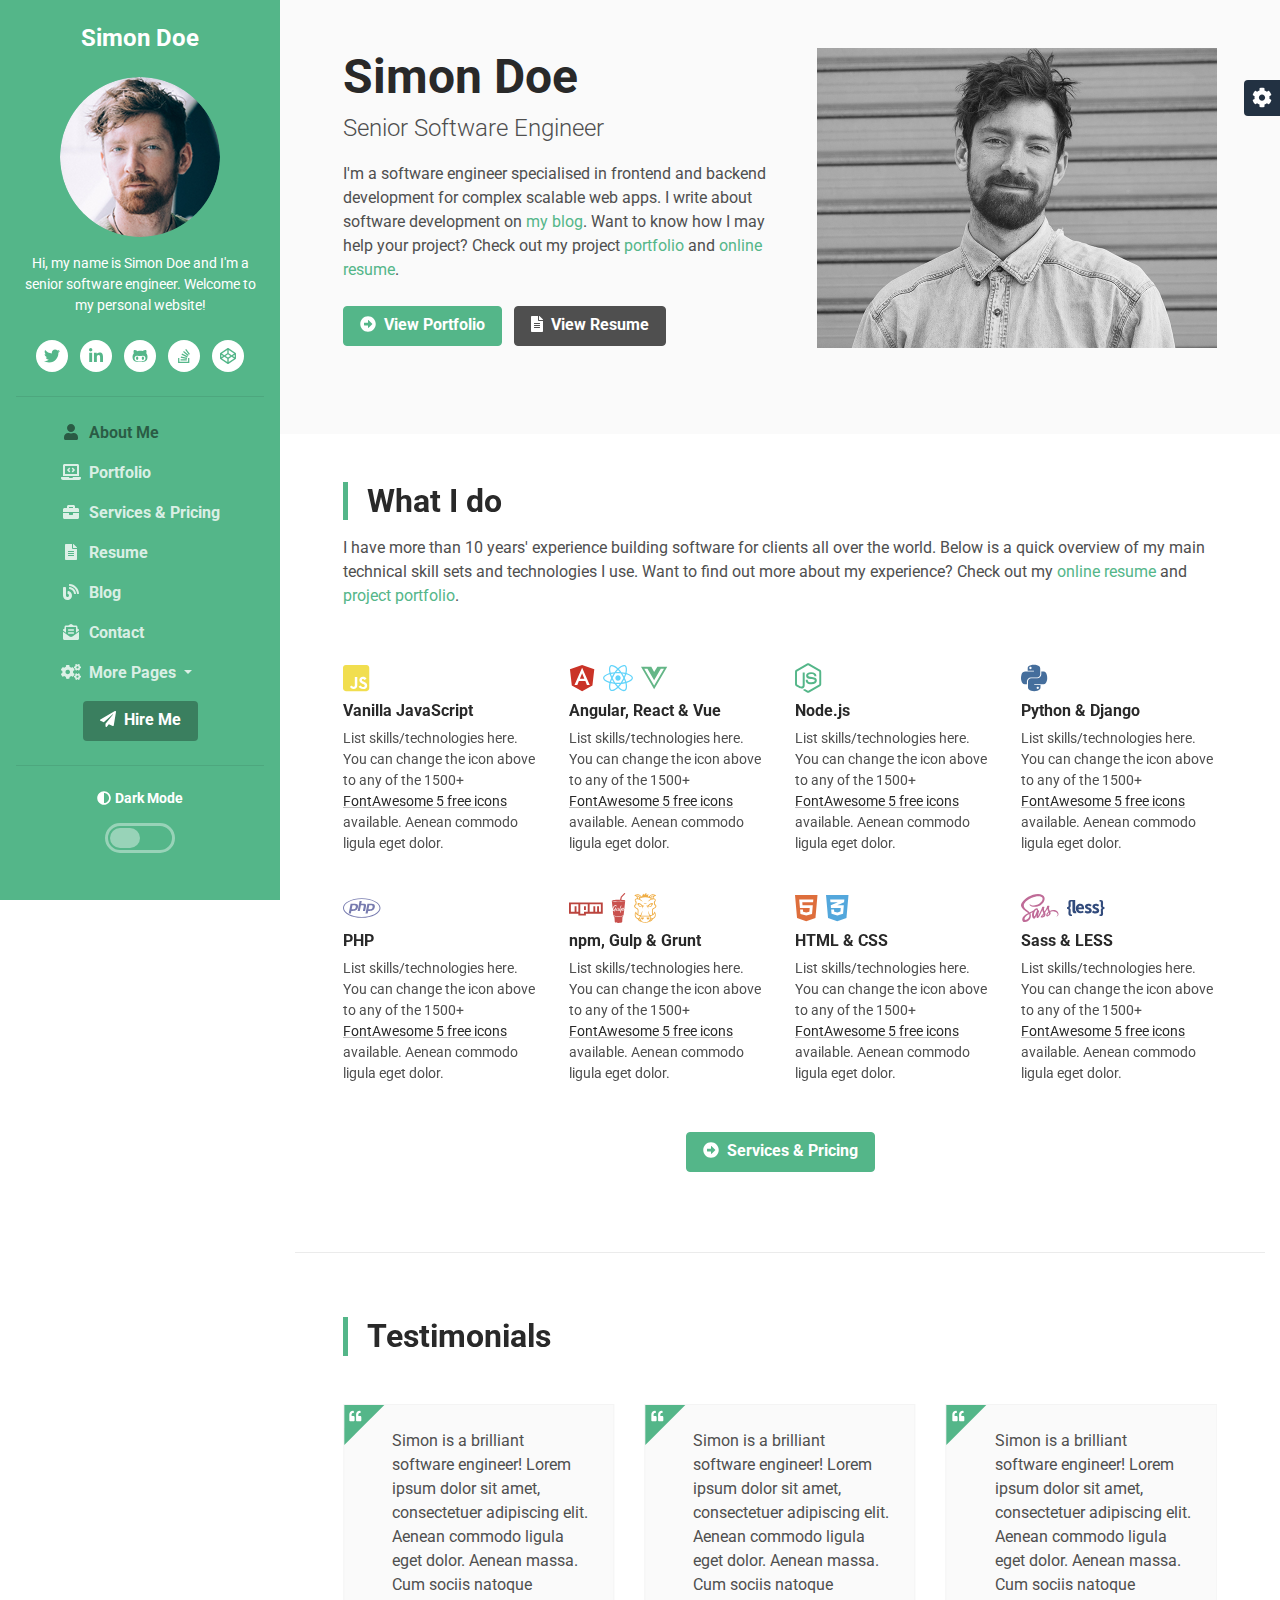
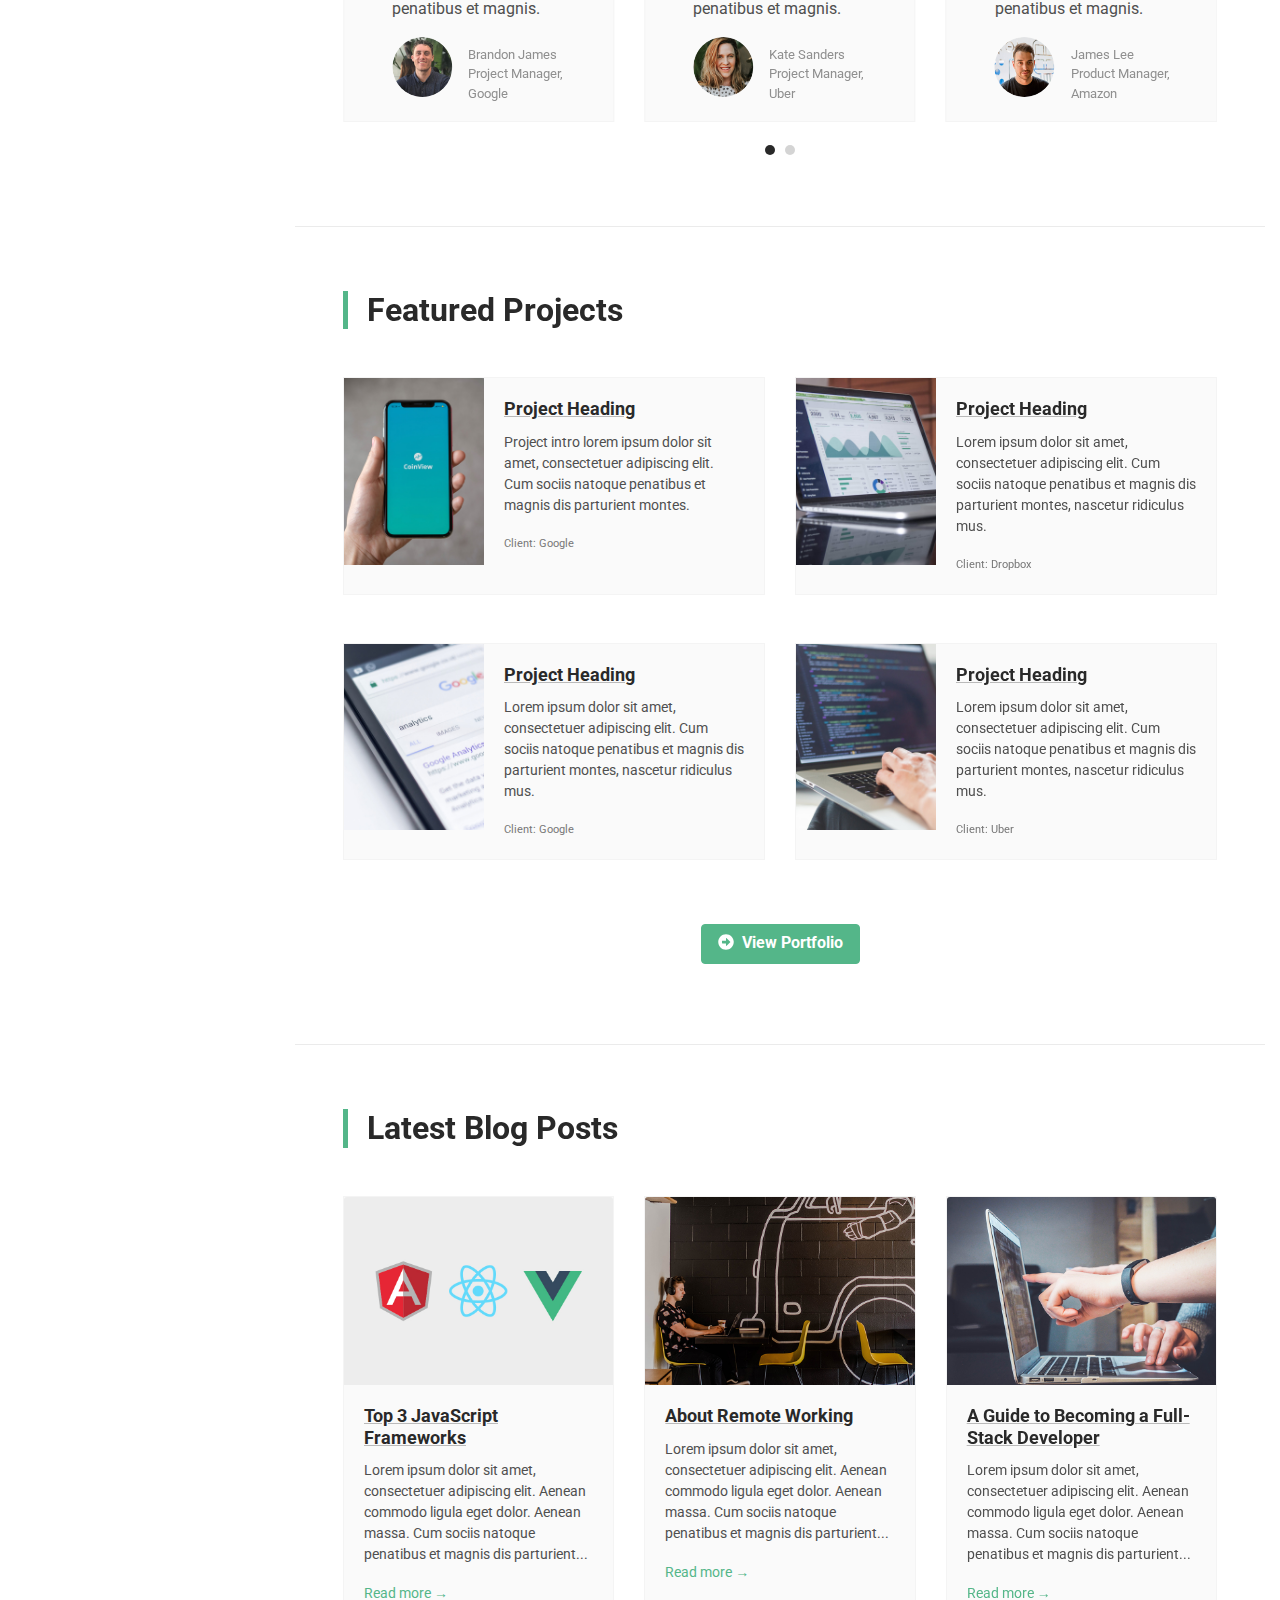
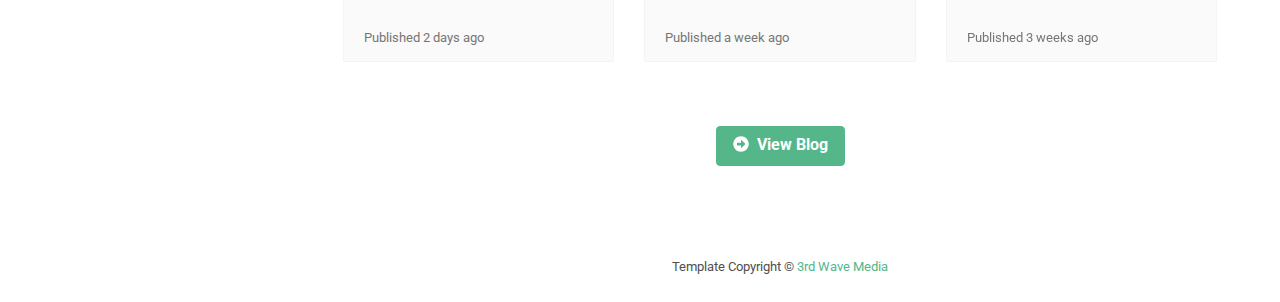
==== index.html @ d8999572 "- First commit with new theme (non-wordpress)" ====
<!DOCTYPE html>
<html lang="en"> 
<head>
	<title>DevCard - Bootstrap 4 vCard &amp; Portfolio Template For Developers</title>
	
	<!-- Meta -->
	<meta charset="utf-8">
	<meta http-equiv="X-UA-Compatible" content="IE=edge">
	<meta name="viewport" content="width=device-width, initial-scale=1.0">
	<meta name="description" content="DevCard Bootstrap 4 Template">
	<meta name="author" content="Xiaoying Riley at 3rd Wave Media">    
	<link rel="shortcut icon" href="favicon.ico"> 
	
	<!-- Google Fonts -->
	<link href="https://fonts.googleapis.com/css?family=Roboto:300,400,500,700" rel="stylesheet">
	
	<!-- FontAwesome JS -->
    <script defer src="assets/fontawesome/js/all.js"></script>
    
    <!-- Plugin CSS -->
    <link rel="stylesheet" href="assets/plugins/tiny-slider/tiny-slider.css">

	<!-- Theme CSS -->  
	<link id="theme-style" rel="stylesheet" href="assets/css/theme-1.css">

</head> 

<body>
	
	<header class="header text-center">	    
		<div class="force-overflow">
			<h1 class="blog-name pt-lg-4 mb-0"><a href="index.html">Simon Doe</a></h1>
			
			<nav class="navbar navbar-expand-lg navbar-dark" >
				
				<button class="navbar-toggler" type="button" data-toggle="collapse" data-target="#navigation" aria-controls="navigation" aria-expanded="false" aria-label="Toggle navigation">
					<span class="navbar-toggler-icon"></span>
				</button>
				
				<div id="navigation" class="collapse navbar-collapse flex-column" >
					<div class="profile-section pt-3 pt-lg-0">
						<img class="profile-image mb-3 rounded-circle mx-auto" src="assets/images/profile.png" alt="image" >			
						
						<div class="bio mb-3">Hi, my name is Simon Doe and I'm a senior software engineer. Welcome to my personal website!</div><!--//bio-->
						<ul class="social-list list-inline py-2 mx-auto">
							<li class="list-inline-item"><a href="#"><i class="fab fa-twitter fa-fw"></i></a></li>
							<li class="list-inline-item"><a href="#"><i class="fab fa-linkedin-in fa-fw"></i></a></li>
							<li class="list-inline-item"><a href="#"><i class="fab fa-github-alt fa-fw"></i></a></li>
							<li class="list-inline-item"><a href="#"><i class="fab fa-stack-overflow fa-fw"></i></a></li>
							<li class="list-inline-item"><a href="#"><i class="fab fa-codepen fa-fw"></i></a></li>
						</ul><!--//social-list-->
						<hr> 
					</div><!--//profile-section-->
					
					<ul class="navbar-nav flex-column text-left">
						<li class="nav-item active">
							<a class="nav-link" href="index.html"><i class="fas fa-user fa-fw mr-2"></i>About Me<span class="sr-only">(current)</span></a>
						</li>
						<li class="nav-item">
							<a class="nav-link" href="portfolio.html"><i class="fas fa-laptop-code fa-fw mr-2"></i>Portfolio</a>
						</li>
						<li class="nav-item">
							<a class="nav-link" href="services.html"><i class="fas fa-briefcase fa-fw mr-2"></i>Services &amp; Pricing</a>
						</li>
						<li class="nav-item">
							<a class="nav-link" href="resume.html"><i class="fas fa-file-alt fa-fw mr-2"></i>Resume</a>
						</li>
						<li class="nav-item">
							<a class="nav-link" href="blog-home.html"><i class="fas fa-blog fa-fw mr-2"></i>Blog</a>
						</li>
						<li class="nav-item">
							<a class="nav-link" href="contact.html"><i class="fas fa-envelope-open-text fa-fw mr-2"></i>Contact</a>
						</li>
						<li class="nav-item dropdown">
							<a class="nav-link dropdown-toggle" href="#" id="navbarDropdown" role="button" data-toggle="dropdown" aria-haspopup="true" aria-expanded="false">
								<i class="fas fa-cogs fa-fw mr-2"></i>More Pages
							</a>
							<div class="dropdown-menu" aria-labelledby="navbarDropdown">
								<a class="dropdown-item" href="project.html">Project Page</a>
								<a class="dropdown-item" href="blog-home.html">Blog Home 1</a>
								<a class="dropdown-item" href="blog-home-alt.html">Blog Home 2</a>
								<a class="dropdown-item" href="blog-post.html">Blog Post</a>
							</div>
						</li>
					</ul>
					
					<div class="my-2">
						<a class="btn btn-primary" href="contact.html" target="_blank"><i class="fas fa-paper-plane mr-2"></i>Hire Me</a>
					</div>
					
	
					<div class="dark-mode-toggle text-center w-100">
						<hr class="mb-4">
					    <h4 class="toggle-name mb-3 "><i class="fas fa-adjust mr-1"></i>Dark Mode</h4>
					    
					    <input class="toggle" id="darkmode" type="checkbox">
					    <label class="toggle-btn mx-auto mb-0" for="darkmode"></label>
					    
					</div><!--//dark-mode-toggle-->
					
				</div>
			</nav>
		</div><!--//force-overflow-->
	</header>
	
	<div class="main-wrapper">
		
		<section class="about-me-section p-3 p-lg-5 theme-bg-light">
			<div class="container">
				<div class="profile-teaser media flex-column flex-lg-row">
					
					<div class="media-body">
						<h2 class="name font-weight-bold mb-1">Simon Doe</h2>
						<div class="tagline mb-3">Senior Software Engineer</div>
						<div class="bio mb-4">I'm a software engineer specialised in frontend and backend development for complex scalable web apps. I write about software development on <a class="link-on-bg" href="blog-home.html">my blog</a>. Want to know how I may help your project? Check out my project <a class="link-on-bg" href="projects.html">portfolio</a> and <a class="link-on-bg" href="resume.html">online resume</a>.
						</div><!--//bio-->
						<div class="mb-4">
							<a class="btn btn-primary mr-2 mb-3" href="portfolio.html"><i class="fas fa-arrow-alt-circle-right mr-2"></i><span class="d-none d-md-inline">View</span> Portfolio</a>
							<a class="btn btn-secondary mb-3" href="resume.html"><i class="fas fa-file-alt mr-2"></i><span class="d-none d-md-inline">View</span> Resume</a>
						</div>
					</div><!--//media-body-->
					<img class="profile-image mb-3 mb-lg-0 ml-lg-5 mr-md-0" src="assets/images/profile-lg.jpg" alt="">
				</div>
			</div>
		</section><!--//about-me-section-->
		
		<section class="overview-section p-3 p-lg-5">
			<div class="container">
				<h2 class="section-title font-weight-bold mb-3">What I do</h2>
				<div class="section-intro mb-5">I have more than 10 years' experience building software for clients all over the world. Below is a quick overview of my main technical skill sets and technologies I use. Want to find out more about my experience? Check out my <a href="resume.html">online resume</a> and <a href="portfolio.html">project portfolio</a>.</div>
				<div class="row">
					<div class="item col-6 col-lg-3">
						<div class="item-inner">
							<div class="item-icon"><i class="fab fa-js-square"></i></div>
							<h3 class="item-title">Vanilla JavaScript</h3>
							<div class="item-desc">List skills/technologies here. You can change the icon above to any of the 1500+ <a class="theme-link" href="https://fontawesome.com/" target="_blank">FontAwesome 5 free icons</a> available. Aenean commodo ligula eget dolor.</div>
						</div><!--//item-inner-->
					</div><!--//item-->
					<div class="item col-6 col-lg-3">
						<div class="item-inner">
							<div class="item-icon"><i class="fab fa-angular mr-2"></i><i class="fab fa-react mr-2"></i><i class="fab fa-vuejs"></i></div>
							<h3 class="item-title">Angular, React &amp;  Vue</h3>
							<div class="item-desc">List skills/technologies here. You can change the icon above to any of the 1500+ <a class="theme-link" href="https://fontawesome.com/" target="_blank">FontAwesome 5 free icons</a> available. Aenean commodo ligula eget dolor.  </div>
						</div><!--//item-inner-->
					</div><!--//item-->
					
					<div class="item col-6 col-lg-3">
						<div class="item-inner">
							<div class="item-icon"><i class="fab fa-node-js"></i></div>
							<h3 class="item-title">Node.js</h3>
							<div class="item-desc">List skills/technologies here. You can change the icon above to any of the 1500+ <a class="theme-link" href="https://fontawesome.com/" target="_blank">FontAwesome 5 free icons</a> available. Aenean commodo ligula eget dolor.  </div>
						</div><!--//item-inner-->
					</div><!--//item-->
					
					<div class="item col-6 col-lg-3">
						<div class="item-inner">
							<div class="item-icon"><i class="fab fa-python"></i></div>
							<h3 class="item-title">Python &amp; Django</h3>
							<div class="item-desc">List skills/technologies here. You can change the icon above to any of the 1500+ <a class="theme-link" href="https://fontawesome.com/" target="_blank">FontAwesome 5 free icons</a> available. Aenean commodo ligula eget dolor.  </div>
						</div><!--//item-inner-->
					</div><!--//item-->
					<div class="item col-6 col-lg-3">
						<div class="item-inner">
							<div class="item-icon"><i class="fab fa-php"></i></div>
							<h3 class="item-title">PHP</h3>
							<div class="item-desc">List skills/technologies here. You can change the icon above to any of the 1500+ <a class="theme-link" href="https://fontawesome.com/" target="_blank">FontAwesome 5 free icons</a> available. Aenean commodo ligula eget dolor.  </div>
						</div><!--//item-inner-->
					</div><!--//item-->
					<div class="item col-6 col-lg-3">
						<div class="item-inner">
							<div class="item-icon"><i class="fab fa-npm mr-2"></i><i class="fab fa-gulp mr-2"></i><i class="fab fa-grunt"></i></div>
							<h3 class="item-title">npm, Gulp &amp; Grunt</h3>
							<div class="item-desc">List skills/technologies here. You can change the icon above to any of the 1500+ <a class="theme-link" href="https://fontawesome.com/" target="_blank">FontAwesome 5 free icons</a> available. Aenean commodo ligula eget dolor.  </div>
						</div><!--//item-inner-->
					</div><!--//item-->
					<div class="item col-6 col-lg-3">
						<div class="item-inner">
							<div class="item-icon"><i class="fab fa-html5 mr-2"></i><i class="fab fa-css3-alt"></i></div>
							<h3 class="item-title">HTML &amp; CSS</h3>
							<div class="item-desc">List skills/technologies here. You can change the icon above to any of the 1500+ <a class="theme-link" href="https://fontawesome.com/" target="_blank">FontAwesome 5 free icons</a> available. Aenean commodo ligula eget dolor.  </div>
						</div><!--//item-inner-->
					</div><!--//item-->
					<div class="item col-6 col-lg-3">
						<div class="item-inner">
							<div class="item-icon"><i class="fab fa-sass mr-2"></i><i class="fab fa-less"></i></div>
							<h3 class="item-title">Sass &amp; LESS</h3>
							<div class="item-desc">List skills/technologies here. You can change the icon above to any of the 1500+ <a class="theme-link" href="https://fontawesome.com/" target="_blank">FontAwesome 5 free icons</a> available. Aenean commodo ligula eget dolor.  </div>
						</div><!--//item-inner-->
					</div><!--//item-->
				</div><!--//row-->
				<div class="text-center py-3"><a href="services.html" class="btn btn-primary"><i class="fas fa-arrow-alt-circle-right mr-2"></i>Services &amp; Pricing
					
				</a></div>
				
			</div><!--//container-->
		</section>
		
		<div class="container"><hr></div>
		
		<section class="testimonials-section p-3 p-lg-5">
			<div class="container">
				<h2 class="section-title font-weight-bold mb-5">Testimonials</h2>
				
				<div class="testiomonial-carousel-container">
					<div class="testimonial-carousel  tiny-slider">
	                    <div class="item">
							<div class="item-inner">
								<div class="quote-holder">
									<blockquote class="quote-content">
										Simon is a brilliant software engineer! Lorem ipsum dolor sit amet, consectetuer adipiscing elit. Aenean commodo ligula eget dolor. Aenean massa. Cum sociis natoque penatibus et magnis.
									</blockquote>
									<i class="fas fa-quote-left"></i>
								</div><!--//quote-holder-->
								<div class="source-holder">
									<div class="source-profile">
										<img src="assets/images/clients/profile-1.png" alt="image"/>
									</div>
									<div class="meta">
										<div class="name">Brandon James</div>
										<div class="info">Project Manager, Google</div>
									</div>
								</div>
							</div><!--//item-inner-->
						</div><!--//item-->
						
						<div class="item">
							<div class="item-inner">
								<div class="quote-holder">
									<blockquote class="quote-content">
										Simon is a brilliant software engineer! Lorem ipsum dolor sit amet, consectetuer adipiscing elit. Aenean commodo ligula eget dolor. Aenean massa. Cum sociis natoque penatibus et magnis.
									</blockquote>
									<i class="fas fa-quote-left"></i>
								</div><!--//quote-holder-->
								<div class="source-holder">
									<div class="source-profile">
										<img src="assets/images/clients/profile-2.png" alt="image"/>
									</div>
									<div class="meta">
										<div class="name">Kate Sanders</div>
										<div class="info">Project Manager, Uber</div>
									</div>
								</div>
							</div><!--//item-inner-->
						</div><!--//item-->
						
						<div class="item">
							<div class="item-inner">
								<div class="quote-holder">
									<blockquote class="quote-content">
										Simon is a brilliant software engineer! Lorem ipsum dolor sit amet, consectetuer adipiscing elit. Aenean commodo ligula eget dolor. Aenean massa. Cum sociis natoque penatibus et magnis.
									</blockquote>
									<i class="fas fa-quote-left"></i>
								</div><!--//quote-holder-->
								<div class="source-holder">
									<div class="source-profile">
										<img src="assets/images/clients/profile-3.png" alt="image"/>
									</div>
									<div class="meta">
										<div class="name">James Lee</div>
										<div class="info">Product Manager, Amazon</div>
									</div>
								</div>
						    </div><!--//item-inner-->
						</div><!--//item-->
						
						<div class="item">
							<div class="item-inner">
								<div class="quote-holder">
									<blockquote class="quote-content">
										Simon is a brilliant software engineer! Lorem ipsum dolor sit amet, consectetuer adipiscing elit. Aenean commodo ligula eget dolor. Aenean massa. Cum sociis natoque penatibus et magnis.
									</blockquote>
									<i class="fas fa-quote-left"></i>
								</div><!--//quote-holder-->
								<div class="source-holder">
									<div class="source-profile">
										<img src="assets/images/clients/profile-4.png" alt="image"/>
									</div>
									<div class="meta">
										<div class="name">James Lee</div>
										<div class="info">Product Manager, Amazon</div>
									</div>
								</div>
						    </div><!--//item-inner-->
						</div><!--//item-->
						
						<div class="item">
							<div class="item-inner">
								<div class="quote-holder">
									<blockquote class="quote-content">
										Simon is a brilliant software engineer! Lorem ipsum dolor sit amet, consectetuer adipiscing elit. Aenean commodo ligula eget dolor. Aenean massa. Cum sociis natoque penatibus et magnis.
									</blockquote>
									<i class="fas fa-quote-left"></i>
								</div><!--//quote-holder-->
								<div class="source-holder">
									<div class="source-profile">
										<img src="assets/images/clients/profile-5.png" alt="image"/>
									</div>
									<div class="meta">
										<div class="name">Olivia White</div>
										<div class="info">Product Manager, Dropbox</div>
									</div>
								</div>
						    </div><!--//item-inner-->
						</div><!--//item-->
						
						<div class="item">
							<div class="item-inner">
								<div class="quote-holder">
									<blockquote class="quote-content">
										Simon is a brilliant software engineer! Lorem ipsum dolor sit amet, consectetuer adipiscing elit. Aenean commodo ligula eget dolor. Aenean massa. Cum sociis natoque penatibus et magnis.
									</blockquote>
									<i class="fas fa-quote-left"></i>
								</div><!--//quote-holder-->
								<div class="source-holder">
									<div class="source-profile">
										<img src="assets/images/clients/profile-6.png" alt="image"/>
									</div>
									<div class="meta">
										<div class="name">Samuel Reyes</div>
										<div class="info">CTO, StartupHub</div>
									</div>
								</div>
						    </div><!--//item-inner-->
						</div><!--//item-->
					</div><!--//testimonial-carousel-->	
				</div><!--//testimonial-carousel-container-->	
			</div><!--//container-->
		</section><!--//testimonials-section-->
		
		<div class="container"><hr></div>
		
		<section class="featured-section p-3 p-lg-5">
			<div class="container">
				<h2 class="section-title font-weight-bold mb-5">Featured Projects</h2>
				<div class="row">
					<div class="col-md-6 mb-5">
						<div class="card project-card">
							<div class="row no-gutters">
								<div class="col-lg-4 card-img-holder">
									<img src="assets/images/project/project-1.jpg" class="card-img" alt="image">
								</div>
								<div class="col-lg-8">
									<div class="card-body">
										<h5 class="card-title"><a href="project.html" class="theme-link">Project Heading</a></h5>
										<p class="card-text">Project intro lorem ipsum dolor sit amet, consectetuer adipiscing elit. Cum sociis natoque penatibus et magnis dis parturient montes.</p>
										<p class="card-text"><small class="text-muted">Client: Google</small></p>
									</div>
								</div>
							</div>
							<div class="link-mask">
								<a class="link-mask-link" href="project.html"></a>
								<div class="link-mask-text">
									<a class="btn btn-secondary" href="project.html">
										<i class="fas fa-eye mr-2"></i>View Case Study
									</a>
								</div>
							</div><!--//link-mask-->
						</div><!--//card-->
					</div><!--//col-->
					<div class="col-md-6 mb-5">	
						<div class="card project-card">
							<div class="row no-gutters">
								<div class="col-lg-4 card-img-holder">
									<img src="assets/images/project/project-2.jpg" class="card-img" alt="image">
								</div>
								<div class="col-lg-8">
									<div class="card-body">
										<h5 class="card-title"><a href="project.html" class="theme-link">Project Heading</a></h5>
										<p class="card-text">Lorem ipsum dolor sit amet, consectetuer adipiscing elit. Cum sociis natoque penatibus et magnis dis parturient montes, nascetur ridiculus mus. </p>
										<p class="card-text"><small class="text-muted">Client: Dropbox</small></p>
									</div>
								</div>
							</div>
							<div class="link-mask">
								<a class="link-mask-link" href="project.html"></a>
								<div class="link-mask-text">
									<a class="btn btn-secondary" href="project.html">
										<i class="fas fa-eye mr-2"></i>View Case Study
									</a>
								</div>
							</div><!--//link-mask-->
						</div><!--//card-->
					</div><!--//col-->
					<div class="col-md-6 mb-5">
						<div class="card project-card">
							<div class="row no-gutters">
								<div class="col-lg-4 card-img-holder">
									<img src="assets/images/project/project-3.jpg" class="card-img" alt="image">
								</div>
								<div class="col-lg-8">
									<div class="card-body">
										<h5 class="card-title"><a href="project.html" class="theme-link">Project Heading</a></h5>
										<p class="card-text">Lorem ipsum dolor sit amet, consectetuer adipiscing elit. Cum sociis natoque penatibus et magnis dis parturient montes, nascetur ridiculus mus. </p>
										<p class="card-text"><small class="text-muted">Client: Google</small></p>
									</div>
								</div>
							</div>
							<div class="link-mask">
								<a class="link-mask-link" href="project.html"></a>
								<div class="link-mask-text">
									<a class="btn btn-secondary" href="project.html">
										<i class="fas fa-eye mr-2"></i>View Case Study
									</a>
								</div>
							</div><!--//link-mask-->
						</div><!--//card-->
					</div><!--//col-->
					<div class="col-md-6 mb-5">
						<div class="card project-card">
							<div class="row no-gutters">
								<div class="col-lg-4 card-img-holder">
									<img src="assets/images/project/project-4.jpg" class="card-img" alt="image">
								</div>
								<div class="col-lg-8">
									<div class="card-body">
										<h5 class="card-title"><a href="project.html" class="theme-link">Project Heading</a></h5>
										<p class="card-text">Lorem ipsum dolor sit amet, consectetuer adipiscing elit. Cum sociis natoque penatibus et magnis dis parturient montes, nascetur ridiculus mus. </p>
										<p class="card-text"><small class="text-muted">Client: Uber</small></p>
									</div>
								</div>
							</div>
							<div class="link-mask">
								<a class="link-mask-link" href="project.html"></a>
								<div class="link-mask-text">
									<a class="btn btn-secondary" href="project.html">
										<i class="fas fa-eye mr-2"></i>View Case Study
									</a>
								</div>
							</div><!--//link-mask-->
						</div><!--//card-->
					</div><!--//col-->
				</div><!--//row-->
				<div class="text-center py-3"><a href="portfolio.html" class="btn btn-primary"><i class="fas fa-arrow-alt-circle-right mr-2"></i>View Portfolio</a></div>
				
			</div><!--//container-->
		</section><!--//featured-section-->
		
		<div class="container"><hr></div>
		
		<section class="latest-blog-section p-3 p-lg-5">
			<div class="container">
				<h2 class="section-title font-weight-bold mb-5">Latest Blog Posts</h2>
				<div class="row">
					<div class="col-md-4 mb-5">
						<div class="card blog-post-card">
							<img class="card-img-top" src="assets/images/blog/blog-post-thumb-card-1.jpg" alt="image">
							<div class="card-body">
								<h5 class="card-title"><a class="theme-link" href="blog-post.html">Top 3 JavaScript Frameworks</a></h5>
								<p class="card-text">Lorem ipsum dolor sit amet, consectetuer adipiscing elit. Aenean commodo ligula eget dolor. Aenean massa. Cum sociis natoque penatibus et magnis dis parturient...</p>
								<p class="mb-0"><a class="more-link" href="blog-post.html">Read more &rarr;</a></p>
								
							</div>
							<div class="card-footer">
								<small class="text-muted">Published 2 days ago</small>
							</div>
						</div><!--//card-->
					</div><!--//col-->
					<div class="col-md-4 mb-5">
						<div class="card blog-post-card">
							<img class="card-img-top" src="assets/images/blog/blog-post-thumb-card-2.jpg" alt="image">
							<div class="card-body">
								<h5 class="card-title"><a class="theme-link" href="blog-post.html">About Remote Working</a></h5>
								<p class="card-text">Lorem ipsum dolor sit amet, consectetuer adipiscing elit. Aenean commodo ligula eget dolor. Aenean massa. Cum sociis natoque penatibus et magnis dis parturient...</p>
								<p class="mb-0"><a class="more-link" href="blog-post.html">Read more &rarr;</a></p>
							</div>
							<div class="card-footer">
								<small class="text-muted">Published a week ago</small>
								
							</div>
						</div><!--//card-->
					</div><!--//col-->
					<div class="col-md-4 mb-5">
						<div class="card blog-post-card">
							<img class="card-img-top" src="assets/images/blog/blog-post-thumb-card-3.jpg" alt="image">
							<div class="card-body">
								<h5 class="card-title"><a class="theme-link" href="blog-post.html">A Guide to Becoming a Full-Stack Developer</a></h5>
								<p class="card-text">Lorem ipsum dolor sit amet, consectetuer adipiscing elit. Aenean commodo ligula eget dolor. Aenean massa. Cum sociis natoque penatibus et magnis dis parturient...</p>
								<p class="mb-0"><a class="more-link" href="blog-post.html">Read more &rarr;</a></p>
							</div>
							<div class="card-footer">
								<small class="text-muted">Published 3 weeks ago</small>
							</div>
						</div><!--//card-->
					</div><!--//col-->
				</div><!--//row-->
				<div class="text-center py-3"><a href="blog-home.html" class="btn btn-primary"><i class="fas fa-arrow-alt-circle-right mr-2"></i>View Blog</a></div>
			</div><!--//container-->
			
		</section><!--//latest-blog-section-->

		<footer class="footer text-center py-4">
			<small class="copyright">Template Copyright &copy; <a href="https://themes.3rdwavemedia.com/" target="_blank">3rd Wave Media</a></small>
		</footer>
		
	</div><!--//main-wrapper-->

	<!-- *****CONFIGURE STYLE (REMOVE ON YOUR PRODUCTION SITE)****** -->  
	<div id="config-panel" class="config-panel d-none d-lg-block">
		<div class="panel-inner">
			<a id="config-trigger" class="config-trigger config-panel-hide text-center" href="#"><i class="fas fa-cog mx-auto" data-fa-transform="down-6" ></i></a>
			<h5 class="panel-title">Choose Colour</h5>
			<ul id="color-options" class="list-inline mb-0">
				<li class="theme-1 active list-inline-item"><a data-style="assets/css/theme-1.css" href="#"></a></li>
				<li class="theme-2  list-inline-item"><a data-style="assets/css/theme-2.css" href="#"></a></li>
				<li class="theme-3  list-inline-item"><a data-style="assets/css/theme-3.css" href="#"></a></li>
				<li class="theme-4  list-inline-item"><a data-style="assets/css/theme-4.css" href="#"></a></li>
				<li class="theme-5  list-inline-item"><a data-style="assets/css/theme-5.css" href="#"></a></li>
				<li class="theme-6  list-inline-item"><a data-style="assets/css/theme-6.css" href="#"></a></li>
				<li class="theme-7  list-inline-item"><a data-style="assets/css/theme-7.css" href="#"></a></li>
				<li class="theme-8  list-inline-item"><a data-style="assets/css/theme-8.css" href="#"></a></li>
				<li class="theme-9  list-inline-item"><a data-style="assets/css/theme-9.css" href="#"></a></li>
				<li class="theme-10  list-inline-item"><a data-style="assets/css/theme-10.css" href="#"></a></li>
			</ul>
			<a id="config-close" class="close" href="#"><i class="fa fa-times-circle"></i></a>
		</div><!--//panel-inner-->
	</div><!--//configure-panel-->

	<!-- Javascript -->          
	<script src="assets/plugins/jquery-3.4.1.min.js"></script>
	<script src="assets/plugins/popper.min.js"></script> 
	<script src="assets/plugins/bootstrap/js/bootstrap.min.js"></script>
	
	<script src="assets/plugins/tiny-slider/min/tiny-slider.js"></script>
	<script src="assets/js/testimonials.js"></script>


	<!-- Style Switcher (REMOVE ON YOUR PRODUCTION SITE) -->
	<script src="assets/js/demo/style-switcher.js"></script>  
	
	<!-- Dark Mode -->
	<script src="assets/plugins/js-cookie.min.js"></script>
	<script src="assets/js/dark-mode.js"></script>   
	
</body>
</html>
---- assets/plugins/tiny-slider/tiny-slider.css ----
.tns-outer{padding:0 !important}.tns-outer [hidden]{display:none !important}.tns-outer [aria-controls],.tns-outer [data-action]{cursor:pointer}.tns-slider{-webkit-transition:all 0s;-moz-transition:all 0s;transition:all 0s}.tns-slider>.tns-item{-webkit-box-sizing:border-box;-moz-box-sizing:border-box;box-sizing:border-box}.tns-horizontal.tns-subpixel{white-space:nowrap}.tns-horizontal.tns-subpixel>.tns-item{display:inline-block;vertical-align:top;white-space:normal}.tns-horizontal.tns-no-subpixel:after{content:'';display:table;clear:both}.tns-horizontal.tns-no-subpixel>.tns-item{float:left}.tns-horizontal.tns-carousel.tns-no-subpixel>.tns-item{margin-right:-100%}.tns-no-calc{position:relative;left:0}.tns-gallery{position:relative;left:0;min-height:1px}.tns-gallery>.tns-item{position:absolute;left:-100%;-webkit-transition:transform 0s, opacity 0s;-moz-transition:transform 0s, opacity 0s;transition:transform 0s, opacity 0s}.tns-gallery>.tns-slide-active{position:relative;left:auto !important}.tns-gallery>.tns-moving{-webkit-transition:all 0.25s;-moz-transition:all 0.25s;transition:all 0.25s}.tns-autowidth{display:inline-block}.tns-lazy-img{-webkit-transition:opacity 0.6s;-moz-transition:opacity 0.6s;transition:opacity 0.6s;opacity:0.6}.tns-lazy-img.tns-complete{opacity:1}.tns-ah{-webkit-transition:height 0s;-moz-transition:height 0s;transition:height 0s}.tns-ovh{overflow:hidden}.tns-visually-hidden{position:absolute;left:-10000em}.tns-transparent{opacity:0;visibility:hidden}.tns-fadeIn{opacity:1;filter:alpha(opacity=100);z-index:0}.tns-normal,.tns-fadeOut{opacity:0;filter:alpha(opacity=0);z-index:-1}.tns-vpfix{white-space:nowrap}.tns-vpfix>div,.tns-vpfix>li{display:inline-block}.tns-t-subp2{margin:0 auto;width:310px;position:relative;height:10px;overflow:hidden}.tns-t-ct{width:2333.3333333%;width:-webkit-calc(100% * 70 / 3);width:-moz-calc(100% * 70 / 3);width:calc(100% * 70 / 3);position:absolute;right:0}.tns-t-ct:after{content:'';display:table;clear:both}.tns-t-ct>div{width:1.4285714%;width:-webkit-calc(100% / 70);width:-moz-calc(100% / 70);width:calc(100% / 70);height:10px;float:left}

/*# sourceMappingURL=sourcemaps/tiny-slider.css.map */
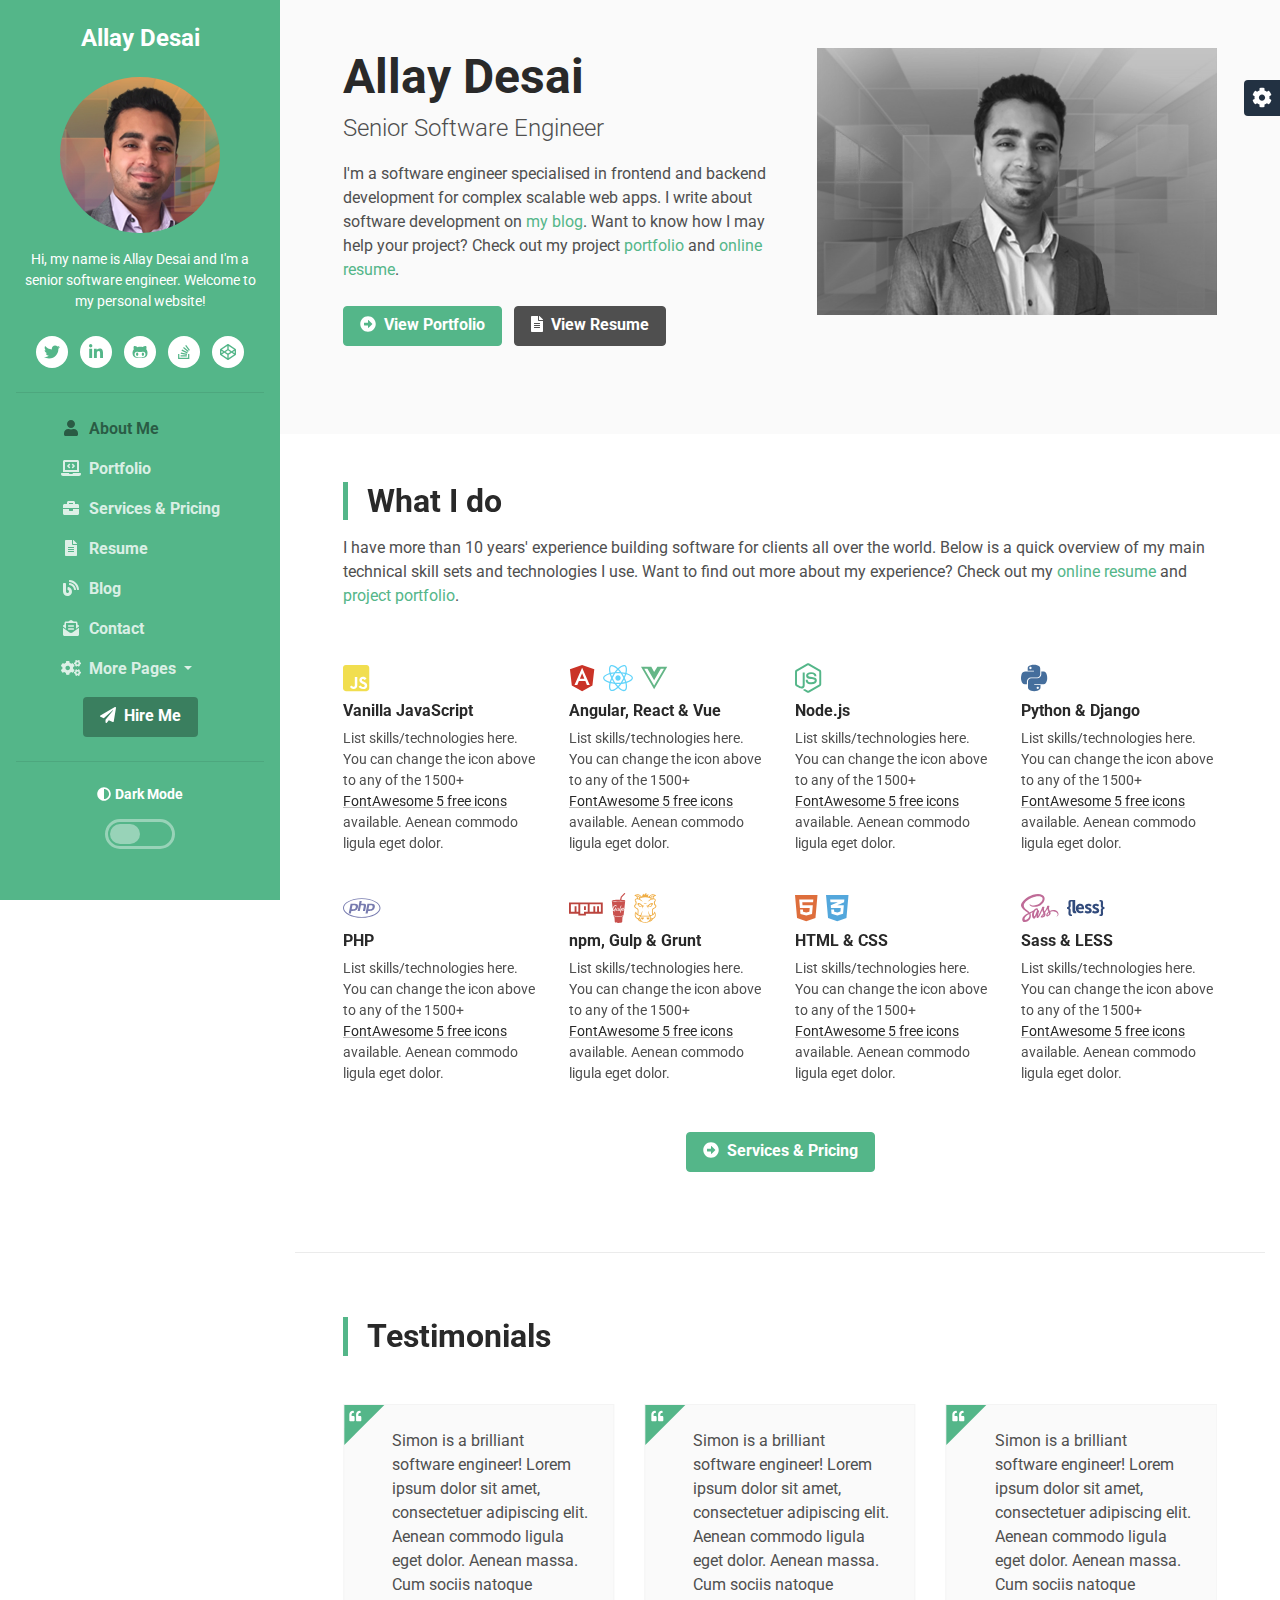
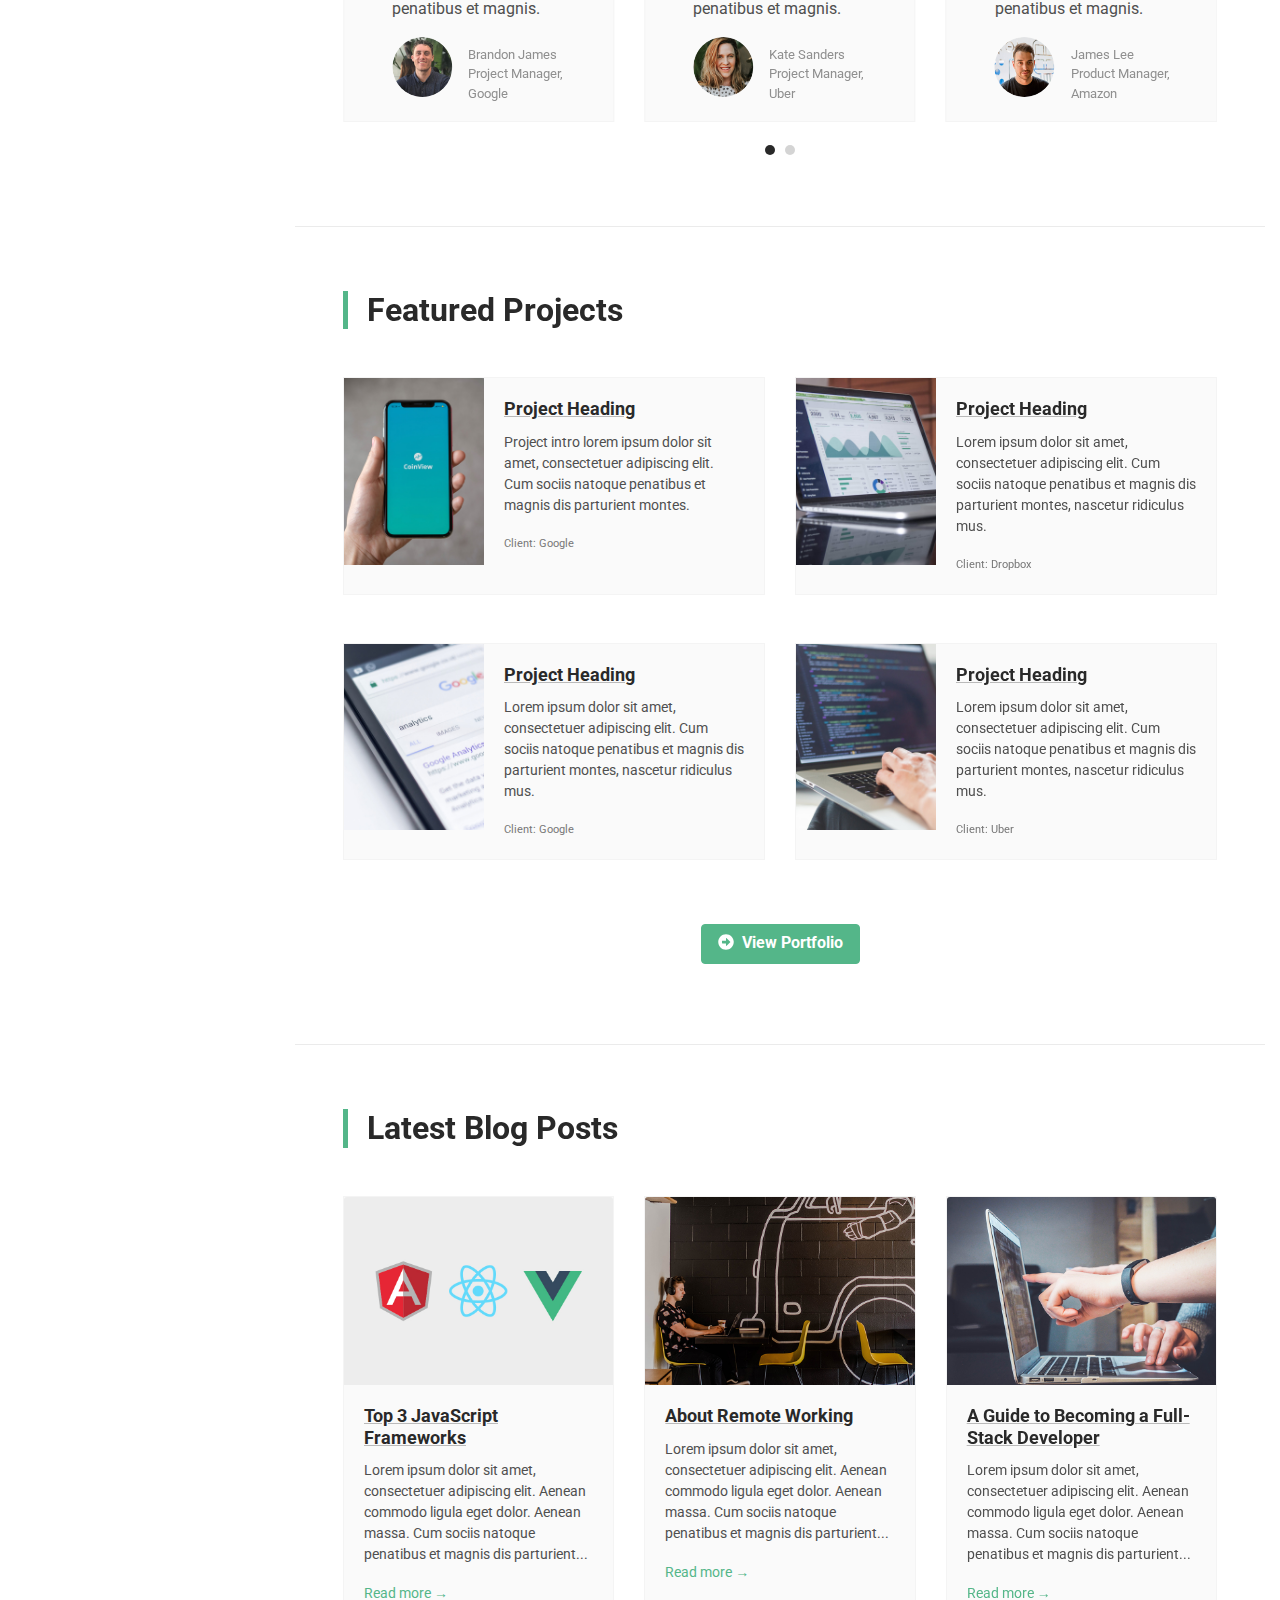
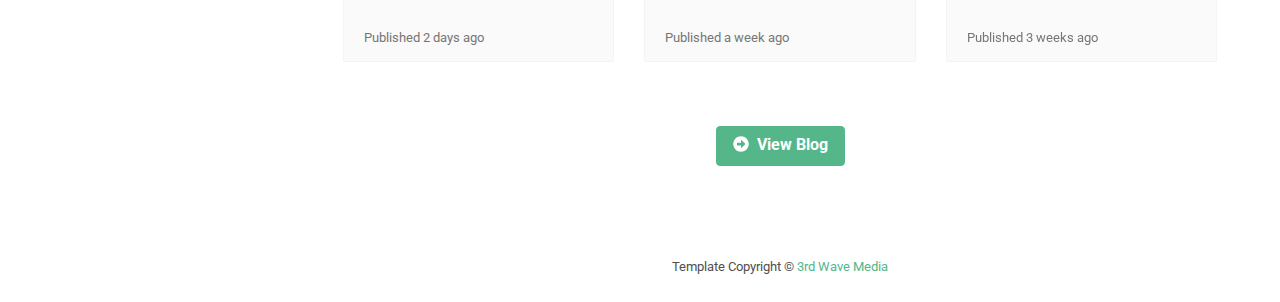
==== commit 8af6e837: "initial updates to index.html" ====
--- a/index.html
+++ b/index.html
@@ -1,15 +1,15 @@
 <!DOCTYPE html>
 <html lang="en"> 
 <head>
-	<title>DevCard - Bootstrap 4 vCard &amp; Portfolio Template For Developers</title>
+	<title>Allay Desai, Engineer | Innovator | Entrepreneur</title>
 	
 	<!-- Meta -->
 	<meta charset="utf-8">
 	<meta http-equiv="X-UA-Compatible" content="IE=edge">
 	<meta name="viewport" content="width=device-width, initial-scale=1.0">
-	<meta name="description" content="DevCard Bootstrap 4 Template">
-	<meta name="author" content="Xiaoying Riley at 3rd Wave Media">    
-	<link rel="shortcut icon" href="favicon.ico"> 
+	<meta name="description" content="My portfolio website">
+	<meta name="author" content="Allay Desai">    
+	<link rel="shortcut icon" href="/assets/images/AD_favicon.png"> 
 	
 	<!-- Google Fonts -->
 	<link href="https://fonts.googleapis.com/css?family=Roboto:300,400,500,700" rel="stylesheet">
@@ -25,11 +25,11 @@
 
 </head> 
 
-<body>
+<body class="dark-mode">
 	
 	<header class="header text-center">	    
 		<div class="force-overflow">
-			<h1 class="blog-name pt-lg-4 mb-0"><a href="index.html">Simon Doe</a></h1>
+			<h1 class="blog-name pt-lg-4 mb-0"><a href="index.html">Allay Desai</a></h1>
 			
 			<nav class="navbar navbar-expand-lg navbar-dark" >
 				
@@ -39,9 +39,9 @@
 				
 				<div id="navigation" class="collapse navbar-collapse flex-column" >
 					<div class="profile-section pt-3 pt-lg-0">
-						<img class="profile-image mb-3 rounded-circle mx-auto" src="assets/images/profile.png" alt="image" >			
+						<img class="profile-image mb-3 rounded-circle mx-auto" src="assets/images/profile_AD.png" alt="image" >			
 						
-						<div class="bio mb-3">Hi, my name is Simon Doe and I'm a senior software engineer. Welcome to my personal website!</div><!--//bio-->
+						<div class="bio mb-3">Hi, my name is Allay Desai and I'm a senior software engineer. Welcome to my personal website!</div><!--//bio-->
 						<ul class="social-list list-inline py-2 mx-auto">
 							<li class="list-inline-item"><a href="#"><i class="fab fa-twitter fa-fw"></i></a></li>
 							<li class="list-inline-item"><a href="#"><i class="fab fa-linkedin-in fa-fw"></i></a></li>
@@ -110,7 +110,7 @@
 				<div class="profile-teaser media flex-column flex-lg-row">
 					
 					<div class="media-body">
-						<h2 class="name font-weight-bold mb-1">Simon Doe</h2>
+						<h2 class="name font-weight-bold mb-1">Allay Desai</h2>
 						<div class="tagline mb-3">Senior Software Engineer</div>
 						<div class="bio mb-4">I'm a software engineer specialised in frontend and backend development for complex scalable web apps. I write about software development on <a class="link-on-bg" href="blog-home.html">my blog</a>. Want to know how I may help your project? Check out my project <a class="link-on-bg" href="projects.html">portfolio</a> and <a class="link-on-bg" href="resume.html">online resume</a>.
 						</div><!--//bio-->
@@ -119,7 +119,7 @@
 							<a class="btn btn-secondary mb-3" href="resume.html"><i class="fas fa-file-alt mr-2"></i><span class="d-none d-md-inline">View</span> Resume</a>
 						</div>
 					</div><!--//media-body-->
-					<img class="profile-image mb-3 mb-lg-0 ml-lg-5 mr-md-0" src="assets/images/profile-lg.jpg" alt="">
+					<img class="profile-image mb-3 mb-lg-0 ml-lg-5 mr-md-0" src="assets/images/headshot_bw.png" alt="">
 				</div>
 			</div>
 		</section><!--//about-me-section-->
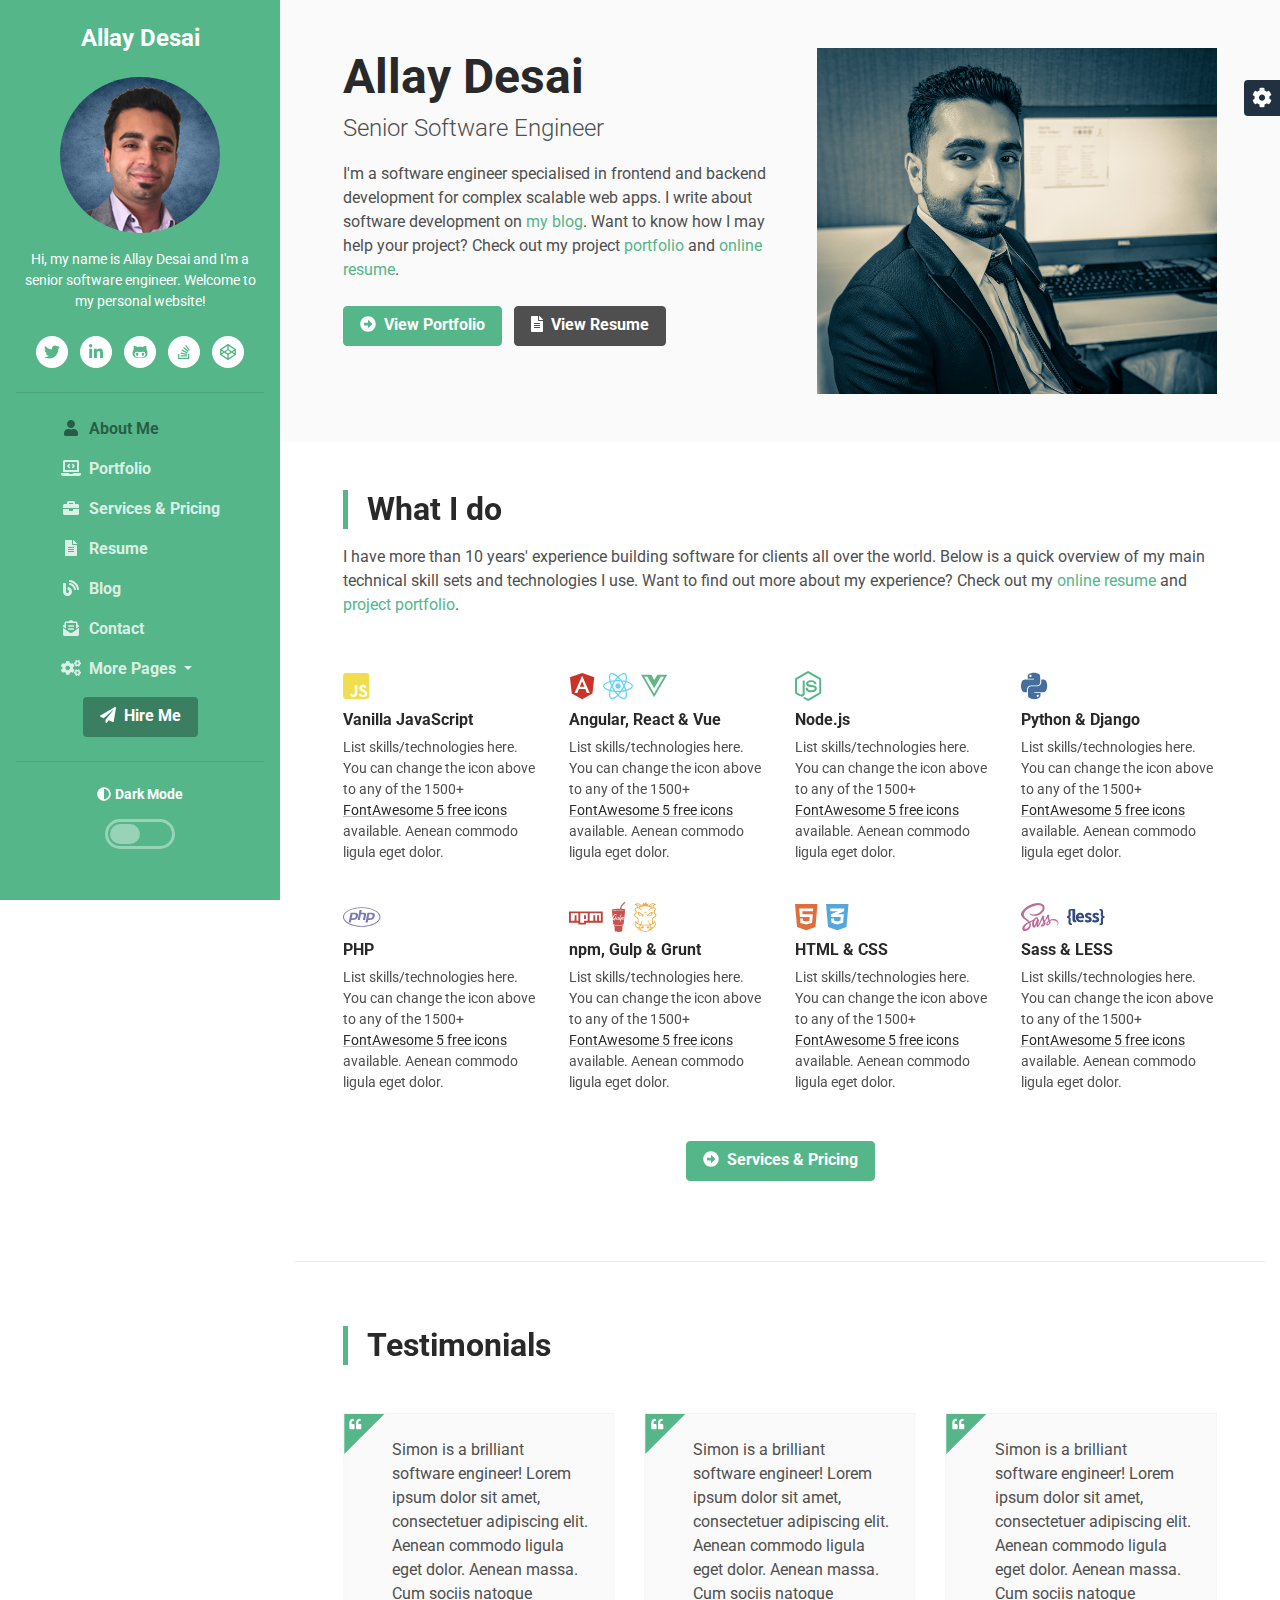
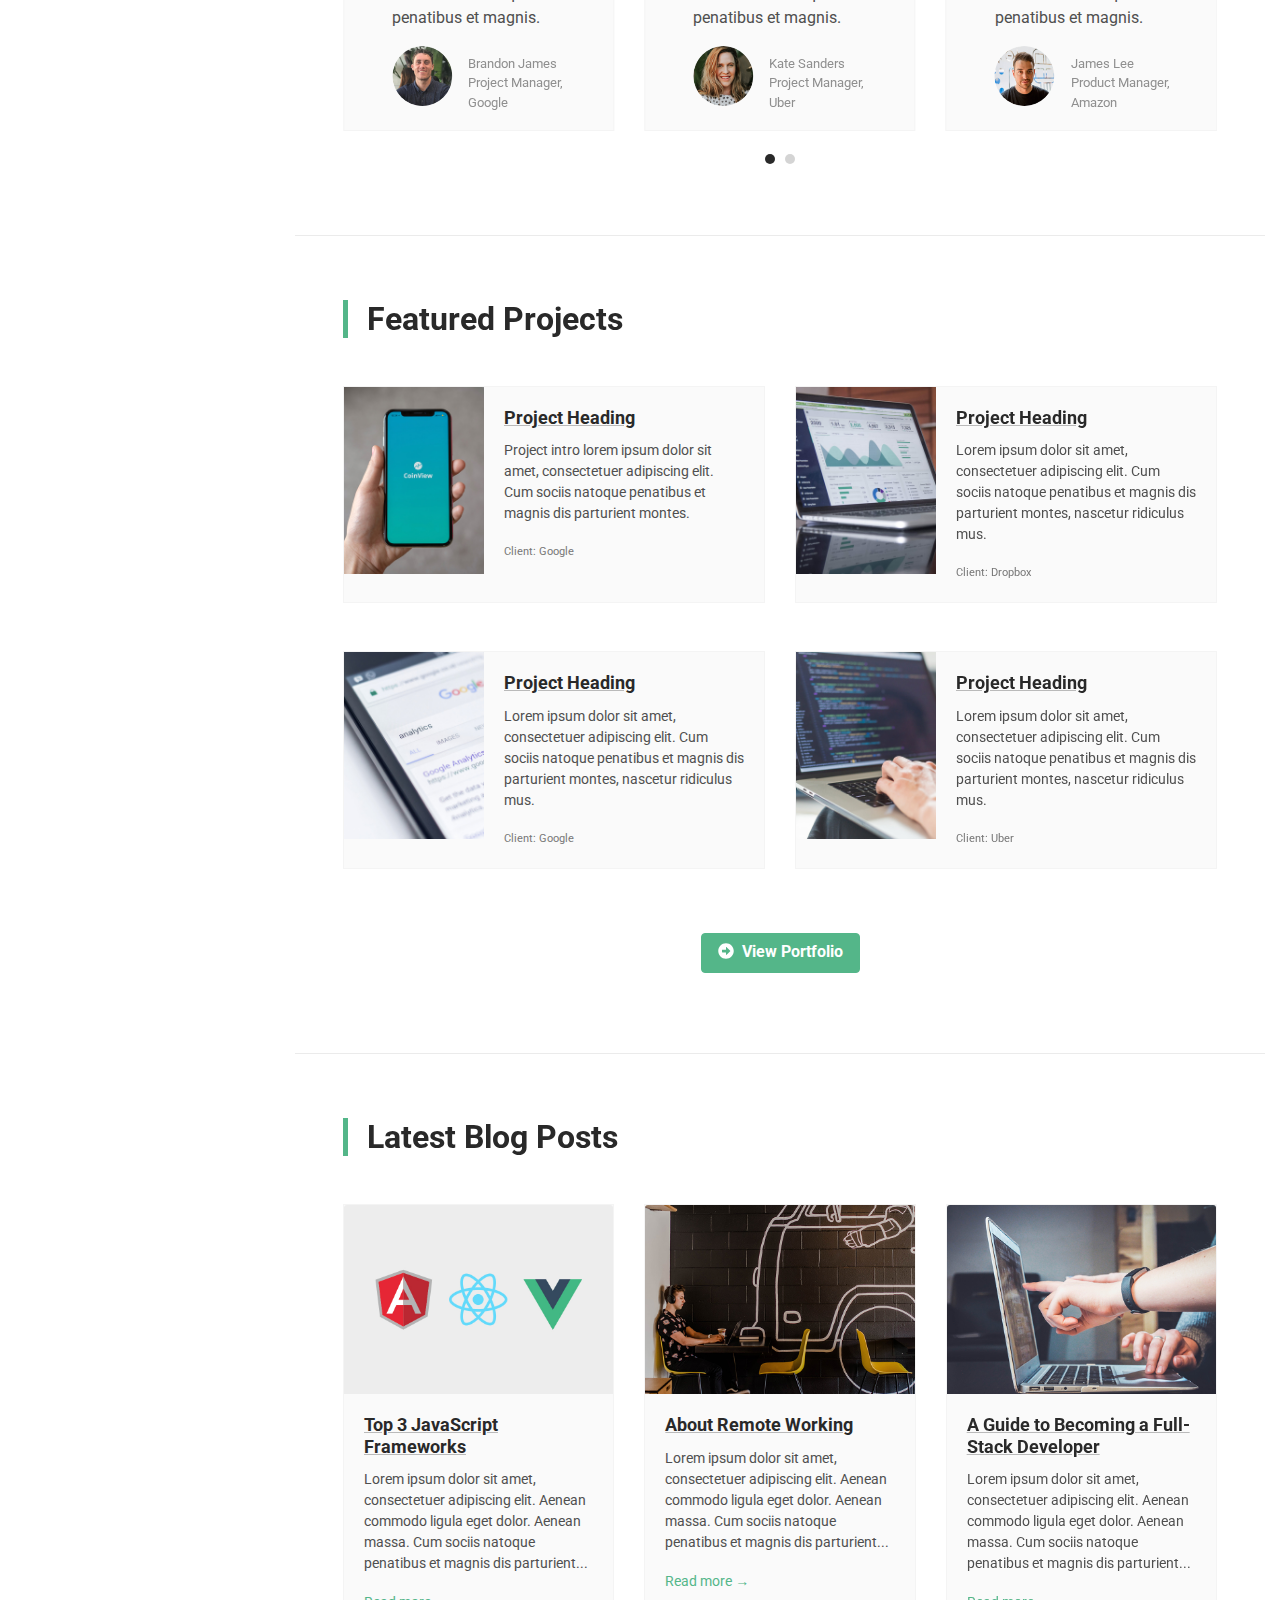
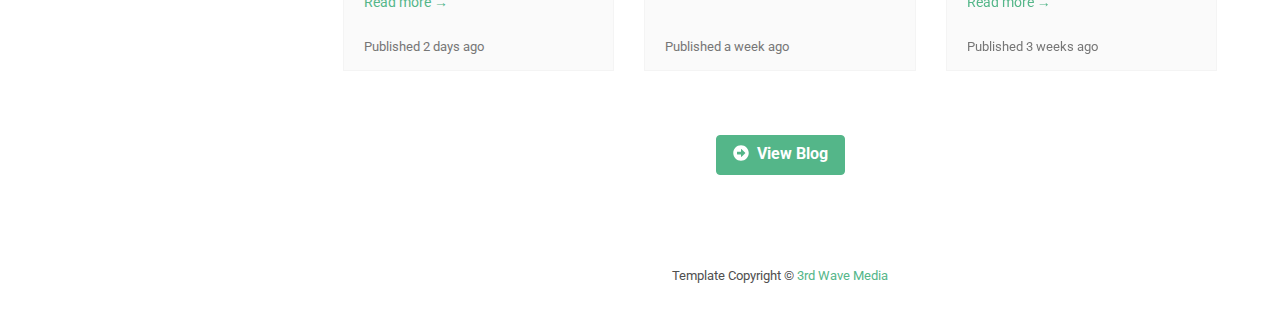
==== commit 0ceddcab: "Updated sidepanel and main headshot" ====
--- a/index.html
+++ b/index.html
@@ -39,7 +39,7 @@
 				
 				<div id="navigation" class="collapse navbar-collapse flex-column" >
 					<div class="profile-section pt-3 pt-lg-0">
-						<img class="profile-image mb-3 rounded-circle mx-auto" src="assets/images/profile_AD.png" alt="image" >			
+						<img class="profile-image mb-3 rounded-circle mx-auto" src="assets/images/sidepanel_headshot.png" alt="image" >			
 						
 						<div class="bio mb-3">Hi, my name is Allay Desai and I'm a senior software engineer. Welcome to my personal website!</div><!--//bio-->
 						<ul class="social-list list-inline py-2 mx-auto">
@@ -119,7 +119,7 @@
 							<a class="btn btn-secondary mb-3" href="resume.html"><i class="fas fa-file-alt mr-2"></i><span class="d-none d-md-inline">View</span> Resume</a>
 						</div>
 					</div><!--//media-body-->
-					<img class="profile-image mb-3 mb-lg-0 ml-lg-5 mr-md-0" src="assets/images/headshot_bw.png" alt="">
+					<img class="profile-image mb-3 mb-lg-0 ml-lg-5 mr-md-0" src="assets/images/bio_photo_cropped_blue.jpg" alt="">
 				</div>
 			</div>
 		</section><!--//about-me-section-->
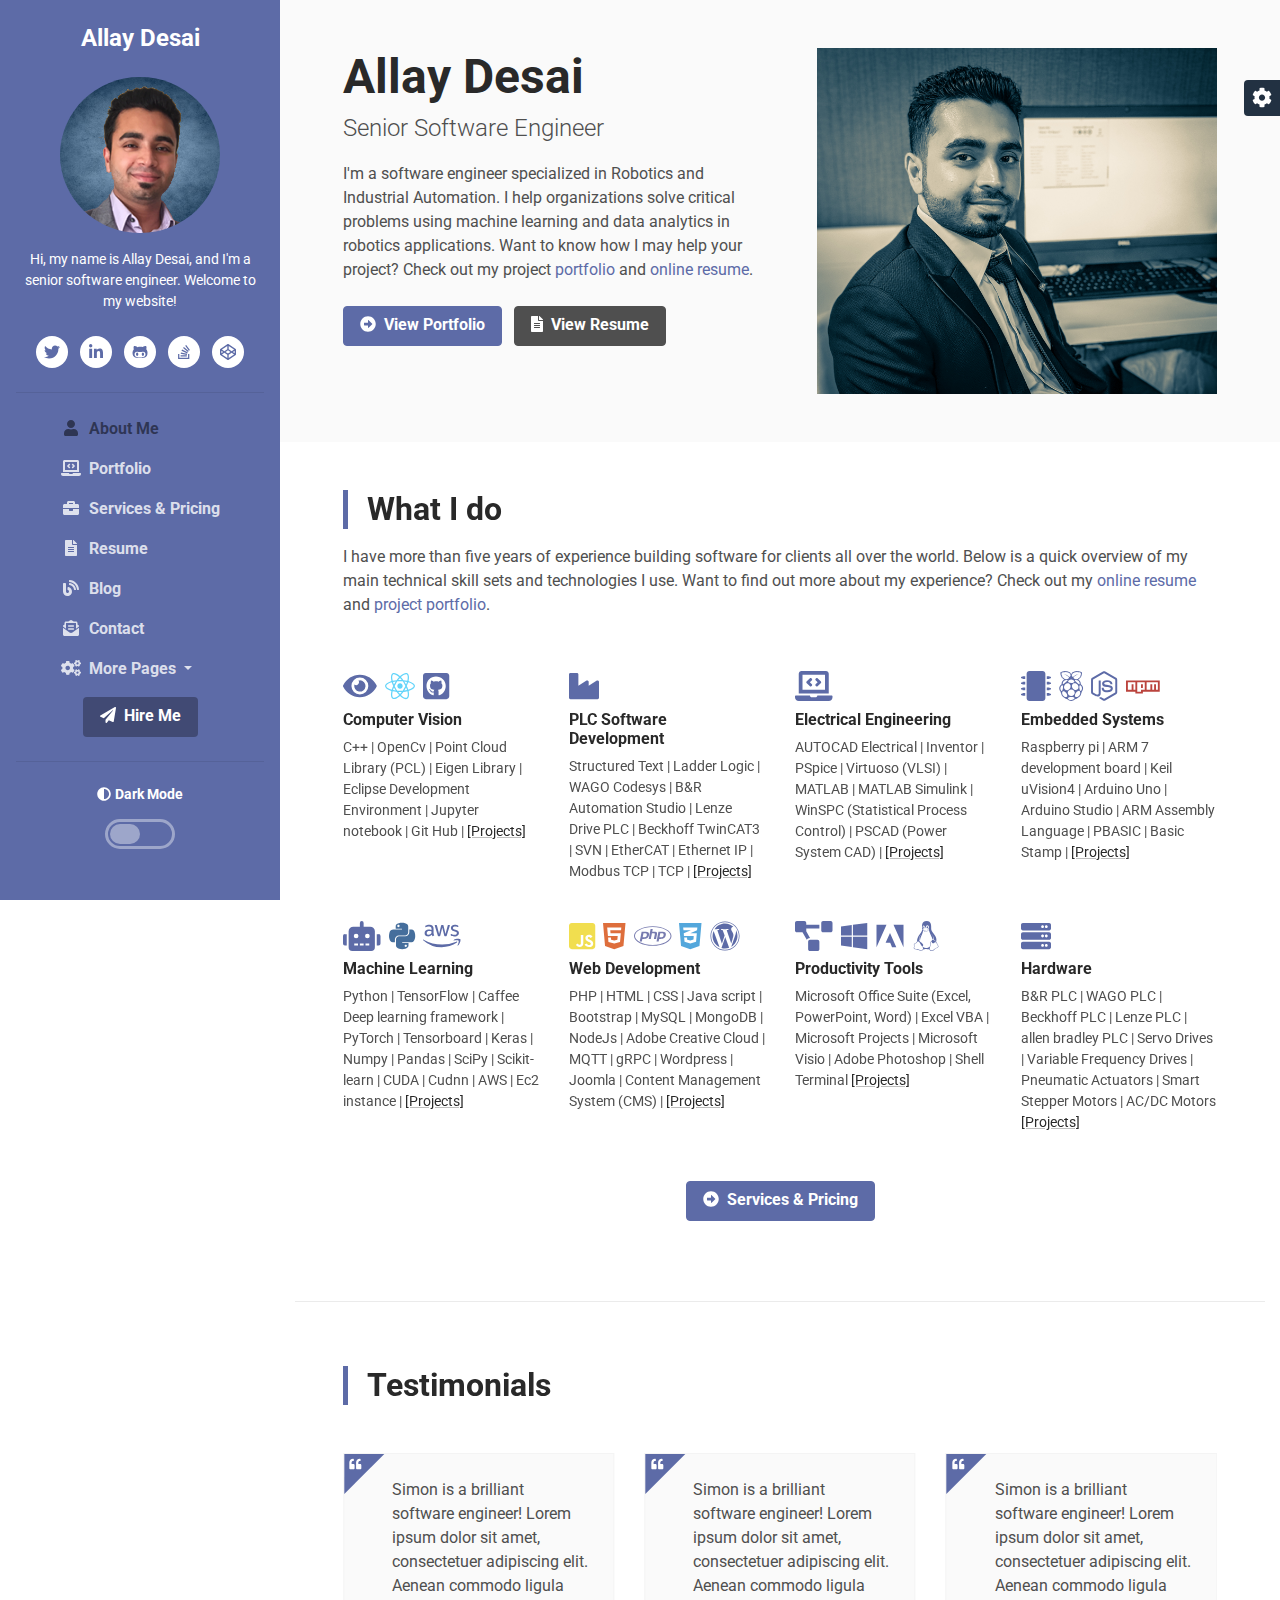
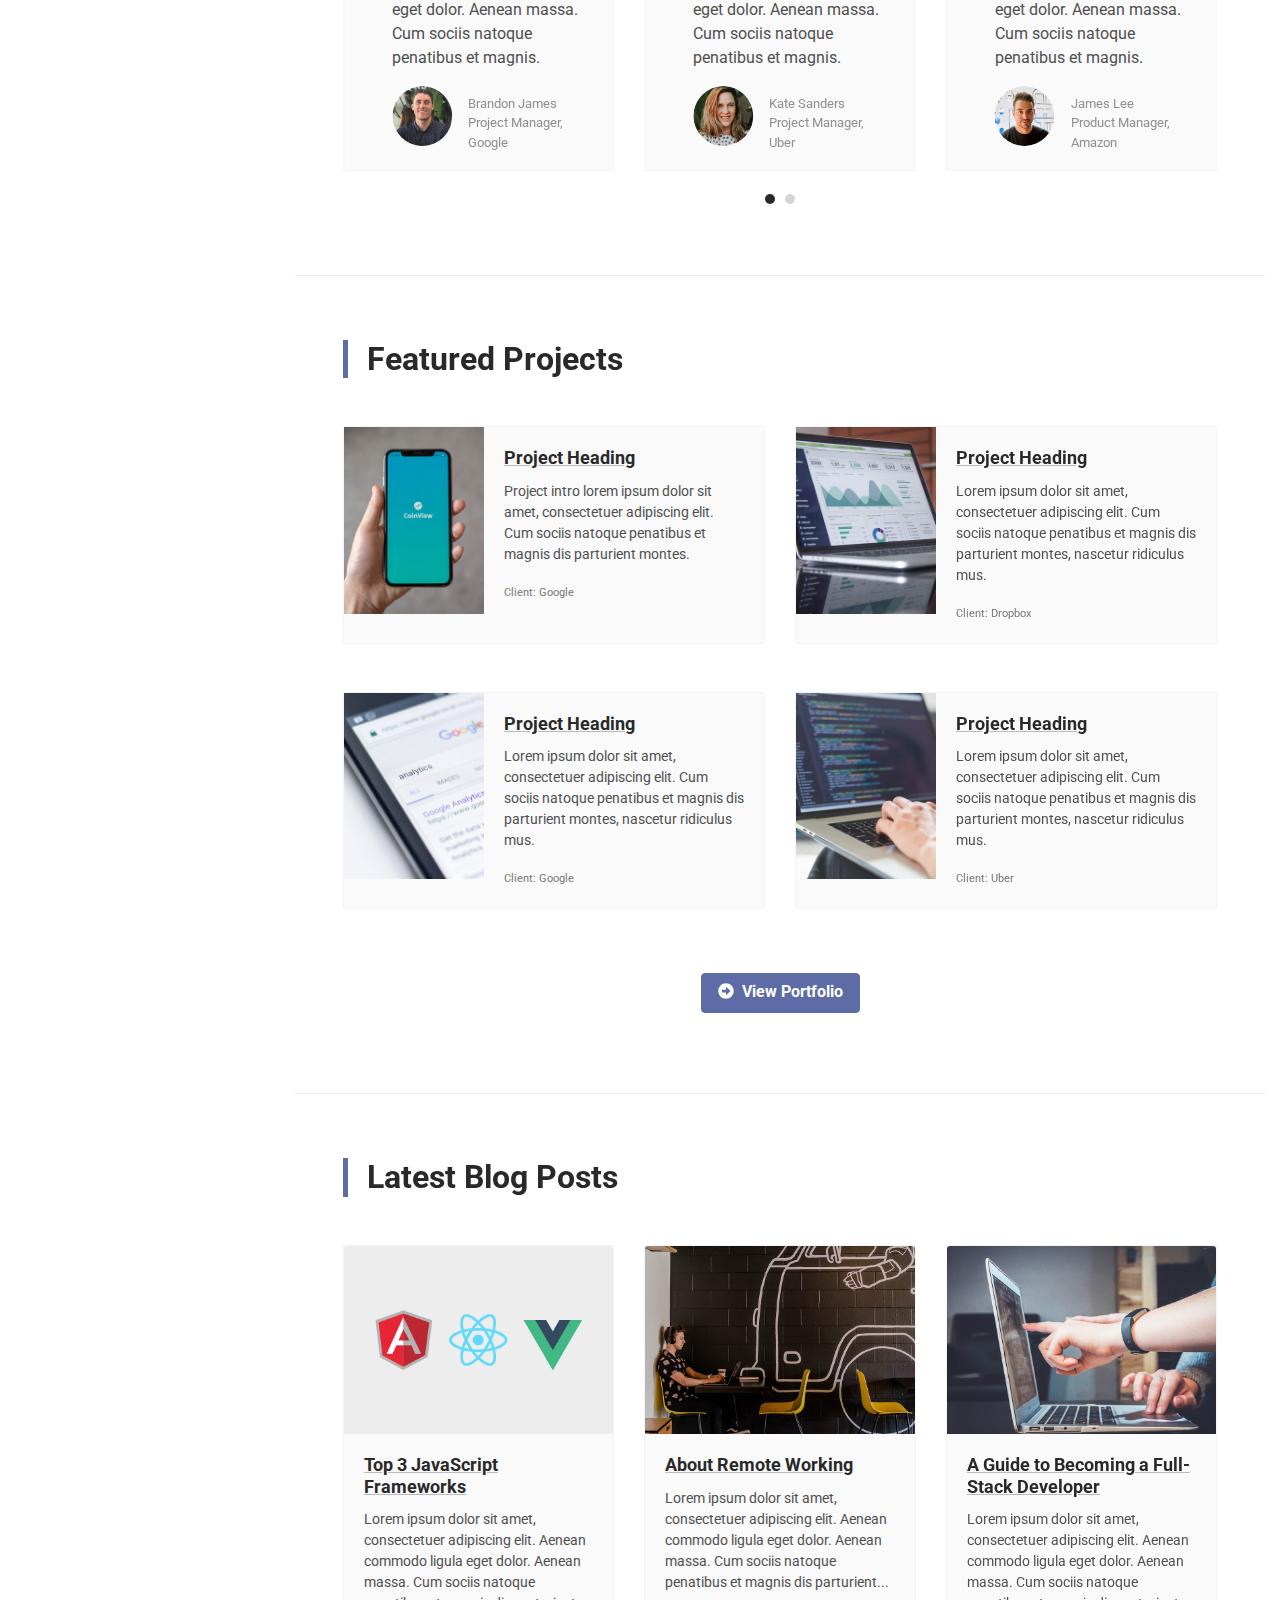
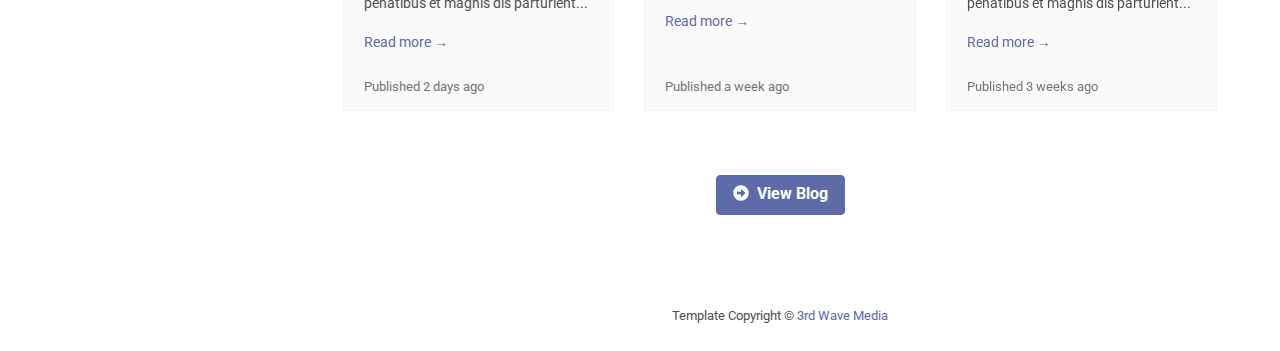
==== commit 529a1593: "Updated skill set and theme" ====
--- a/index.html
+++ b/index.html
@@ -21,7 +21,7 @@
     <link rel="stylesheet" href="assets/plugins/tiny-slider/tiny-slider.css">
 
 	<!-- Theme CSS -->  
-	<link id="theme-style" rel="stylesheet" href="assets/css/theme-1.css">
+	<link id="theme-style" rel="stylesheet" href="assets/css/theme-7.css">
 
 </head> 
 
@@ -41,7 +41,7 @@
 					<div class="profile-section pt-3 pt-lg-0">
 						<img class="profile-image mb-3 rounded-circle mx-auto" src="assets/images/sidepanel_headshot.png" alt="image" >			
 						
-						<div class="bio mb-3">Hi, my name is Allay Desai and I'm a senior software engineer. Welcome to my personal website!</div><!--//bio-->
+						<div class="bio mb-3">Hi, my name is Allay Desai, and I'm a senior software engineer. Welcome to my website!</div><!--//bio-->
 						<ul class="social-list list-inline py-2 mx-auto">
 							<li class="list-inline-item"><a href="#"><i class="fab fa-twitter fa-fw"></i></a></li>
 							<li class="list-inline-item"><a href="#"><i class="fab fa-linkedin-in fa-fw"></i></a></li>
@@ -112,7 +112,7 @@
 					<div class="media-body">
 						<h2 class="name font-weight-bold mb-1">Allay Desai</h2>
 						<div class="tagline mb-3">Senior Software Engineer</div>
-						<div class="bio mb-4">I'm a software engineer specialised in frontend and backend development for complex scalable web apps. I write about software development on <a class="link-on-bg" href="blog-home.html">my blog</a>. Want to know how I may help your project? Check out my project <a class="link-on-bg" href="projects.html">portfolio</a> and <a class="link-on-bg" href="resume.html">online resume</a>.
+						<div class="bio mb-4">I'm a software engineer specialized in Robotics and Industrial Automation. I help organizations solve critical problems using machine learning and data analytics in robotics applications. Want to know how I may help your project? Check out my project <a class="link-on-bg" href="projects.html">portfolio</a> and <a class="link-on-bg" href="resume.html">online resume</a>.
 						</div><!--//bio-->
 						<div class="mb-4">
 							<a class="btn btn-primary mr-2 mb-3" href="portfolio.html"><i class="fas fa-arrow-alt-circle-right mr-2"></i><span class="d-none d-md-inline">View</span> Portfolio</a>
@@ -127,64 +127,82 @@
 		<section class="overview-section p-3 p-lg-5">
 			<div class="container">
 				<h2 class="section-title font-weight-bold mb-3">What I do</h2>
-				<div class="section-intro mb-5">I have more than 10 years' experience building software for clients all over the world. Below is a quick overview of my main technical skill sets and technologies I use. Want to find out more about my experience? Check out my <a href="resume.html">online resume</a> and <a href="portfolio.html">project portfolio</a>.</div>
+				<div class="section-intro mb-5">I have more than five years of experience building software for clients all over the world. Below is a quick overview of my main technical skill sets and technologies I use. Want to find out more about my experience? Check out my <a href="resume.html">online resume</a> and <a href="portfolio.html">project portfolio</a>.</div>
 				<div class="row">
 					<div class="item col-6 col-lg-3">
 						<div class="item-inner">
-							<div class="item-icon"><i class="fab fa-js-square"></i></div>
-							<h3 class="item-title">Vanilla JavaScript</h3>
-							<div class="item-desc">List skills/technologies here. You can change the icon above to any of the 1500+ <a class="theme-link" href="https://fontawesome.com/" target="_blank">FontAwesome 5 free icons</a> available. Aenean commodo ligula eget dolor.</div>
-						</div><!--//item-inner-->
-					</div><!--//item-->
-					<div class="item col-6 col-lg-3">
-						<div class="item-inner">
-							<div class="item-icon"><i class="fab fa-angular mr-2"></i><i class="fab fa-react mr-2"></i><i class="fab fa-vuejs"></i></div>
-							<h3 class="item-title">Angular, React &amp;  Vue</h3>
-							<div class="item-desc">List skills/technologies here. You can change the icon above to any of the 1500+ <a class="theme-link" href="https://fontawesome.com/" target="_blank">FontAwesome 5 free icons</a> available. Aenean commodo ligula eget dolor.  </div>
-						</div><!--//item-inner-->
-					</div><!--//item-->
-					
-					<div class="item col-6 col-lg-3">
-						<div class="item-inner">
-							<div class="item-icon"><i class="fab fa-node-js"></i></div>
-							<h3 class="item-title">Node.js</h3>
-							<div class="item-desc">List skills/technologies here. You can change the icon above to any of the 1500+ <a class="theme-link" href="https://fontawesome.com/" target="_blank">FontAwesome 5 free icons</a> available. Aenean commodo ligula eget dolor.  </div>
-						</div><!--//item-inner-->
-					</div><!--//item-->
-					
-					<div class="item col-6 col-lg-3">
-						<div class="item-inner">
-							<div class="item-icon"><i class="fab fa-python"></i></div>
-							<h3 class="item-title">Python &amp; Django</h3>
-							<div class="item-desc">List skills/technologies here. You can change the icon above to any of the 1500+ <a class="theme-link" href="https://fontawesome.com/" target="_blank">FontAwesome 5 free icons</a> available. Aenean commodo ligula eget dolor.  </div>
-						</div><!--//item-inner-->
-					</div><!--//item-->
-					<div class="item col-6 col-lg-3">
-						<div class="item-inner">
-							<div class="item-icon"><i class="fab fa-php"></i></div>
-							<h3 class="item-title">PHP</h3>
-							<div class="item-desc">List skills/technologies here. You can change the icon above to any of the 1500+ <a class="theme-link" href="https://fontawesome.com/" target="_blank">FontAwesome 5 free icons</a> available. Aenean commodo ligula eget dolor.  </div>
-						</div><!--//item-inner-->
-					</div><!--//item-->
-					<div class="item col-6 col-lg-3">
-						<div class="item-inner">
-							<div class="item-icon"><i class="fab fa-npm mr-2"></i><i class="fab fa-gulp mr-2"></i><i class="fab fa-grunt"></i></div>
-							<h3 class="item-title">npm, Gulp &amp; Grunt</h3>
-							<div class="item-desc">List skills/technologies here. You can change the icon above to any of the 1500+ <a class="theme-link" href="https://fontawesome.com/" target="_blank">FontAwesome 5 free icons</a> available. Aenean commodo ligula eget dolor.  </div>
-						</div><!--//item-inner-->
-					</div><!--//item-->
-					<div class="item col-6 col-lg-3">
-						<div class="item-inner">
-							<div class="item-icon"><i class="fab fa-html5 mr-2"></i><i class="fab fa-css3-alt"></i></div>
-							<h3 class="item-title">HTML &amp; CSS</h3>
-							<div class="item-desc">List skills/technologies here. You can change the icon above to any of the 1500+ <a class="theme-link" href="https://fontawesome.com/" target="_blank">FontAwesome 5 free icons</a> available. Aenean commodo ligula eget dolor.  </div>
-						</div><!--//item-inner-->
-					</div><!--//item-->
-					<div class="item col-6 col-lg-3">
-						<div class="item-inner">
-							<div class="item-icon"><i class="fab fa-sass mr-2"></i><i class="fab fa-less"></i></div>
-							<h3 class="item-title">Sass &amp; LESS</h3>
-							<div class="item-desc">List skills/technologies here. You can change the icon above to any of the 1500+ <a class="theme-link" href="https://fontawesome.com/" target="_blank">FontAwesome 5 free icons</a> available. Aenean commodo ligula eget dolor.  </div>
+							<div class="item-icon"><i class="fas fa-eye mr-2"></i><i class="fab fa-react mr-2"></i><i class="fab fa-github-square"></i></div>
+							<h3 class="item-title">Computer Vision</h3>
+							<div class="item-desc">C++ | OpenCv | Point Cloud Library (PCL) | Eigen Library | Eclipse Development Environment | Jupyter notebook | Git Hub |
+								<a class="theme-link" href="https://allaydesai.com/portfolio.html" target="_blank">[Projects]</a>
+							</div>
+						</div><!--//item-inner-->
+					</div><!--//item-->
+					<div class="item col-6 col-lg-3">
+						<div class="item-inner">
+							<div class="item-icon"><i class="fas fa-industry  mr-2""></i></div>
+							<h3 class="item-title">PLC Software Development </h3>
+							<div class="item-desc">Structured Text | Ladder Logic | WAGO Codesys | B&R Automation Studio | Lenze Drive PLC | Beckhoff TwinCAT3 | SVN | EtherCAT | Ethernet IP | Modbus TCP | TCP |
+								<a class="theme-link" href="https://allaydesai.com/portfolio.html" target="_blank">[Projects]</a>
+							</div>
+						</div><!--//item-inner-->
+					</div><!--//item-->
+					
+					<div class="item col-6 col-lg-3">
+						<div class="item-inner">
+							<div class="item-icon"><i class="fas fa-laptop-code"></i></div>
+							<h3 class="item-title">Electrical Engineering </h3>
+							<div class="item-desc">AUTOCAD Electrical | Inventor | PSpice | Virtuoso (VLSI) | MATLAB | MATLAB Simulink | WinSPC (Statistical Process Control) | PSCAD (Power System CAD) | 
+								<a class="theme-link" href="https://allaydesai.com/portfolio.html" target="_blank">[Projects]</a>
+							</div>
+						</div><!--//item-inner-->
+					</div><!--//item-->
+					<div class="item col-6 col-lg-3">
+						<div class="item-inner">
+							<div class="item-icon"><i class="fas fa-microchip  mr-2"></i><i class="fab fa-raspberry-pi  mr-2"></i><i class="fab fa-node-js  mr-2"></i><i class="fab fa-npm"></i></div>
+							<h3 class="item-title">Embedded Systems</h3>
+							<div class="item-desc">Raspberry pi | ARM 7 development board | Keil uVision4 | Arduino Uno | Arduino Studio | ARM Assembly Language | PBASIC | Basic Stamp | 
+								<a class="theme-link" href="https://allaydesai.com/portfolio.html" target="_blank">[Projects]</a>
+							</div>
+						</div><!--//item-inner-->
+					</div><!--//item-->
+
+					<div class="item col-6 col-lg-3">
+						<div class="item-inner">
+							<div class="item-icon"><i class="fas fa-robot  mr-2"></i><i class="fab fa-python  mr-2"></i><i class="fab fa-aws"></i></div>
+							<h3 class="item-title">Machine Learning</h3>
+							<div class="item-desc">Python | TensorFlow | Caffee Deep learning framework | PyTorch | Tensorboard | Keras | Numpy | Pandas | SciPy | Scikit-learn | CUDA | Cudnn | AWS | Ec2 instance | 
+								<a class="theme-link" href="https://allaydesai.com/portfolio.html" target="_blank">[Projects]</a>
+							</div>
+						</div><!--//item-inner-->
+					</div><!--//item-->
+					
+					<div class="item col-6 col-lg-3">
+						<div class="item-inner">
+							<div class="item-icon"><i class="fab fa-js-square mr-2"></i><i class="fab fa-html5 mr-2"></i><i class="fab fa-php mr-2"></i><i class="fab fa-css3-alt mr-2"></i><i class="fab fa-wordpress"></i></div>
+							<h3 class="item-title">Web Development</h3>
+							<div class="item-desc">PHP | HTML | CSS | Java script | Bootstrap | MySQL | MongoDB | NodeJs | Adobe Creative Cloud | MQTT | gRPC | Wordpress | Joomla | Content Management System (CMS) | 
+								<a class="theme-link" href="https://allaydesai.com/portfolio.html" target="_blank">[Projects]</a>
+							</div>
+						</div><!--//item-inner-->
+					</div><!--//item-->
+
+					<div class="item col-6 col-lg-3">
+						<div class="item-inner">
+							<div class="item-icon"><i class="fas fa-project-diagram mr-2"></i><i class="fab fa-windows mr-2"></i><i class="fab fa-adobe mr-2"></i><i class="fab fa-linux"></i></div>
+							<h3 class="item-title">Productivity Tools</h3>
+							<div class="item-desc">Microsoft Office Suite (Excel, PowerPoint, Word) | Excel VBA | Microsoft Projects | Microsoft Visio | Adobe Photoshop  | Shell Terminal
+								<a class="theme-link" href="https://allaydesai.com/portfolio.html" target="_blank">[Projects]</a>
+							</div>
+						</div><!--//item-inner-->
+					</div><!--//item-->
+					<div class="item col-6 col-lg-3">
+						<div class="item-inner">
+							<div class="item-icon"><i class="fas fa-server mr-2"></i></div>
+							<h3 class="item-title">Hardware</h3>
+							<div class="item-desc">B&R PLC | WAGO PLC | Beckhoff PLC | Lenze PLC | allen bradley PLC | Servo Drives | Variable Frequency Drives | Pneumatic Actuators | Smart Stepper Motors | AC/DC Motors
+								<a class="theme-link" href="https://allaydesai.com/portfolio.html" target="_blank">[Projects]</a>
+							</div>
 						</div><!--//item-inner-->
 					</div><!--//item-->
 				</div><!--//row-->
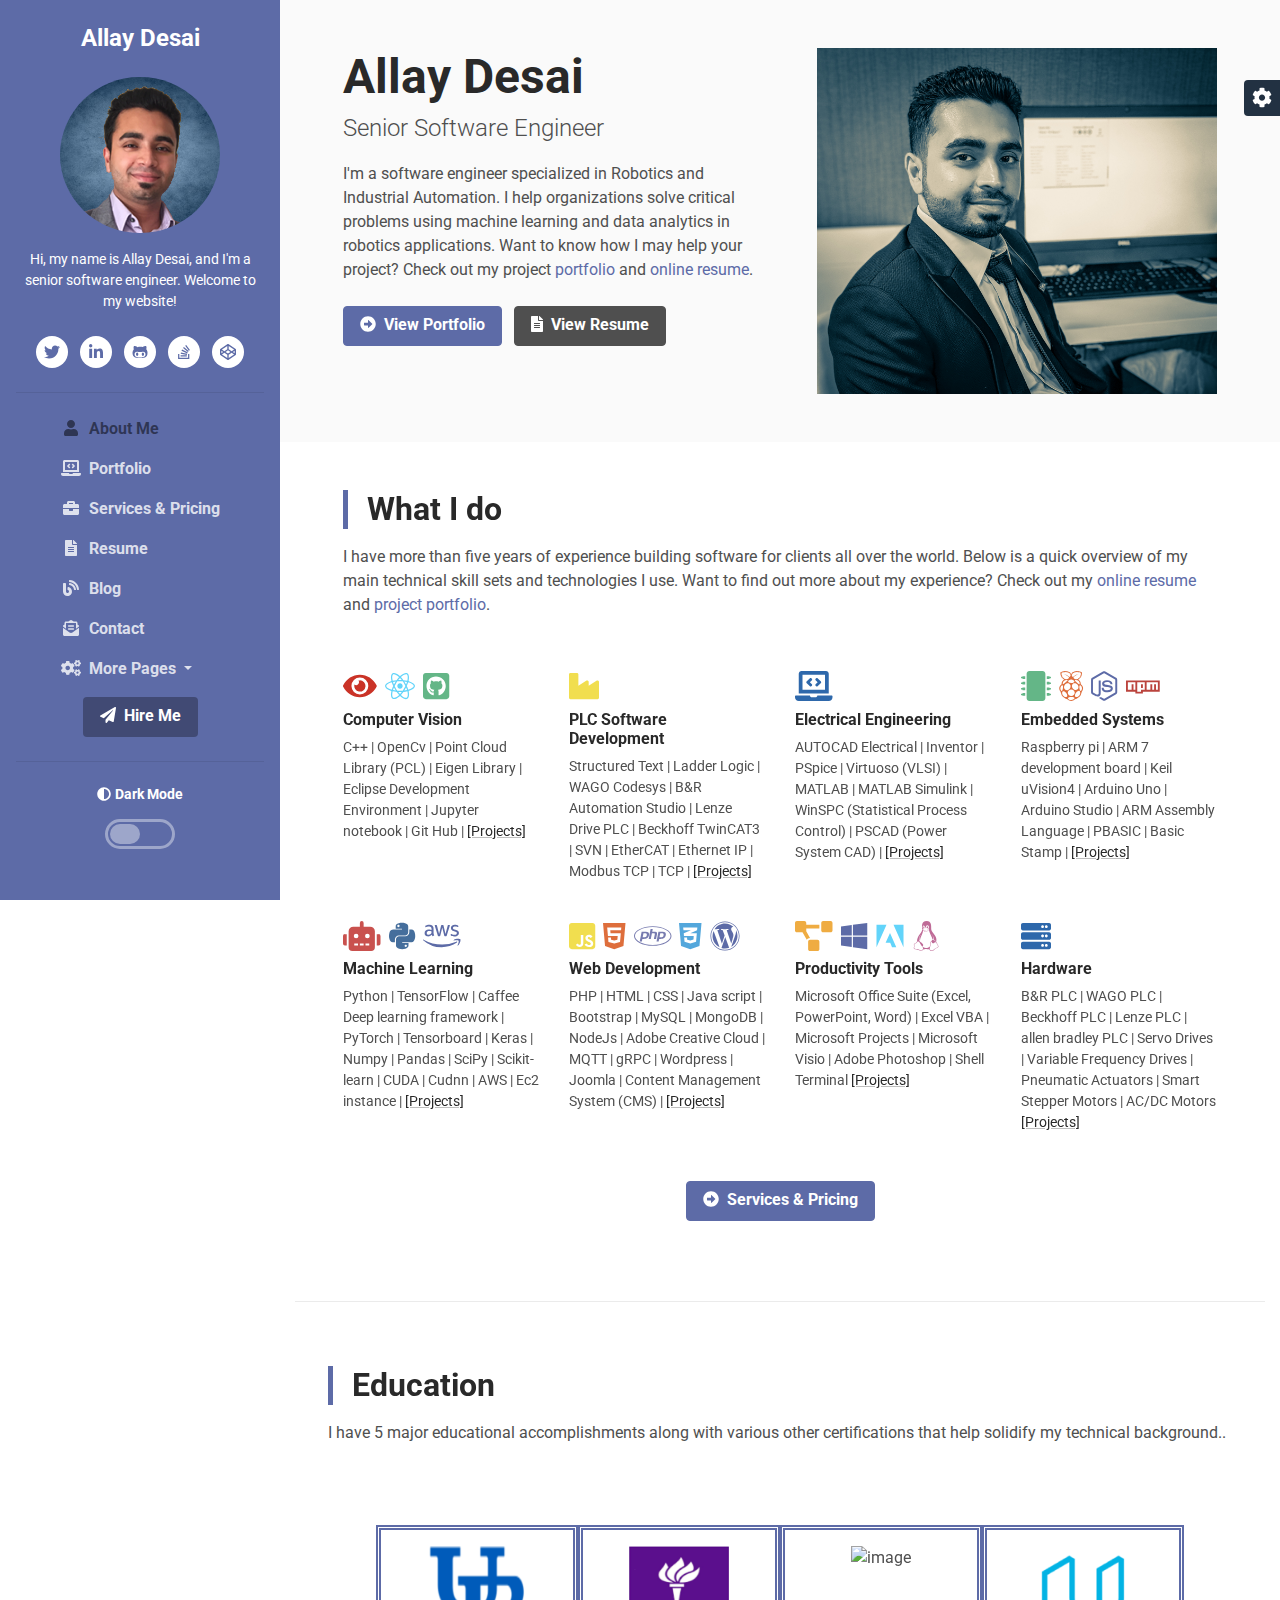
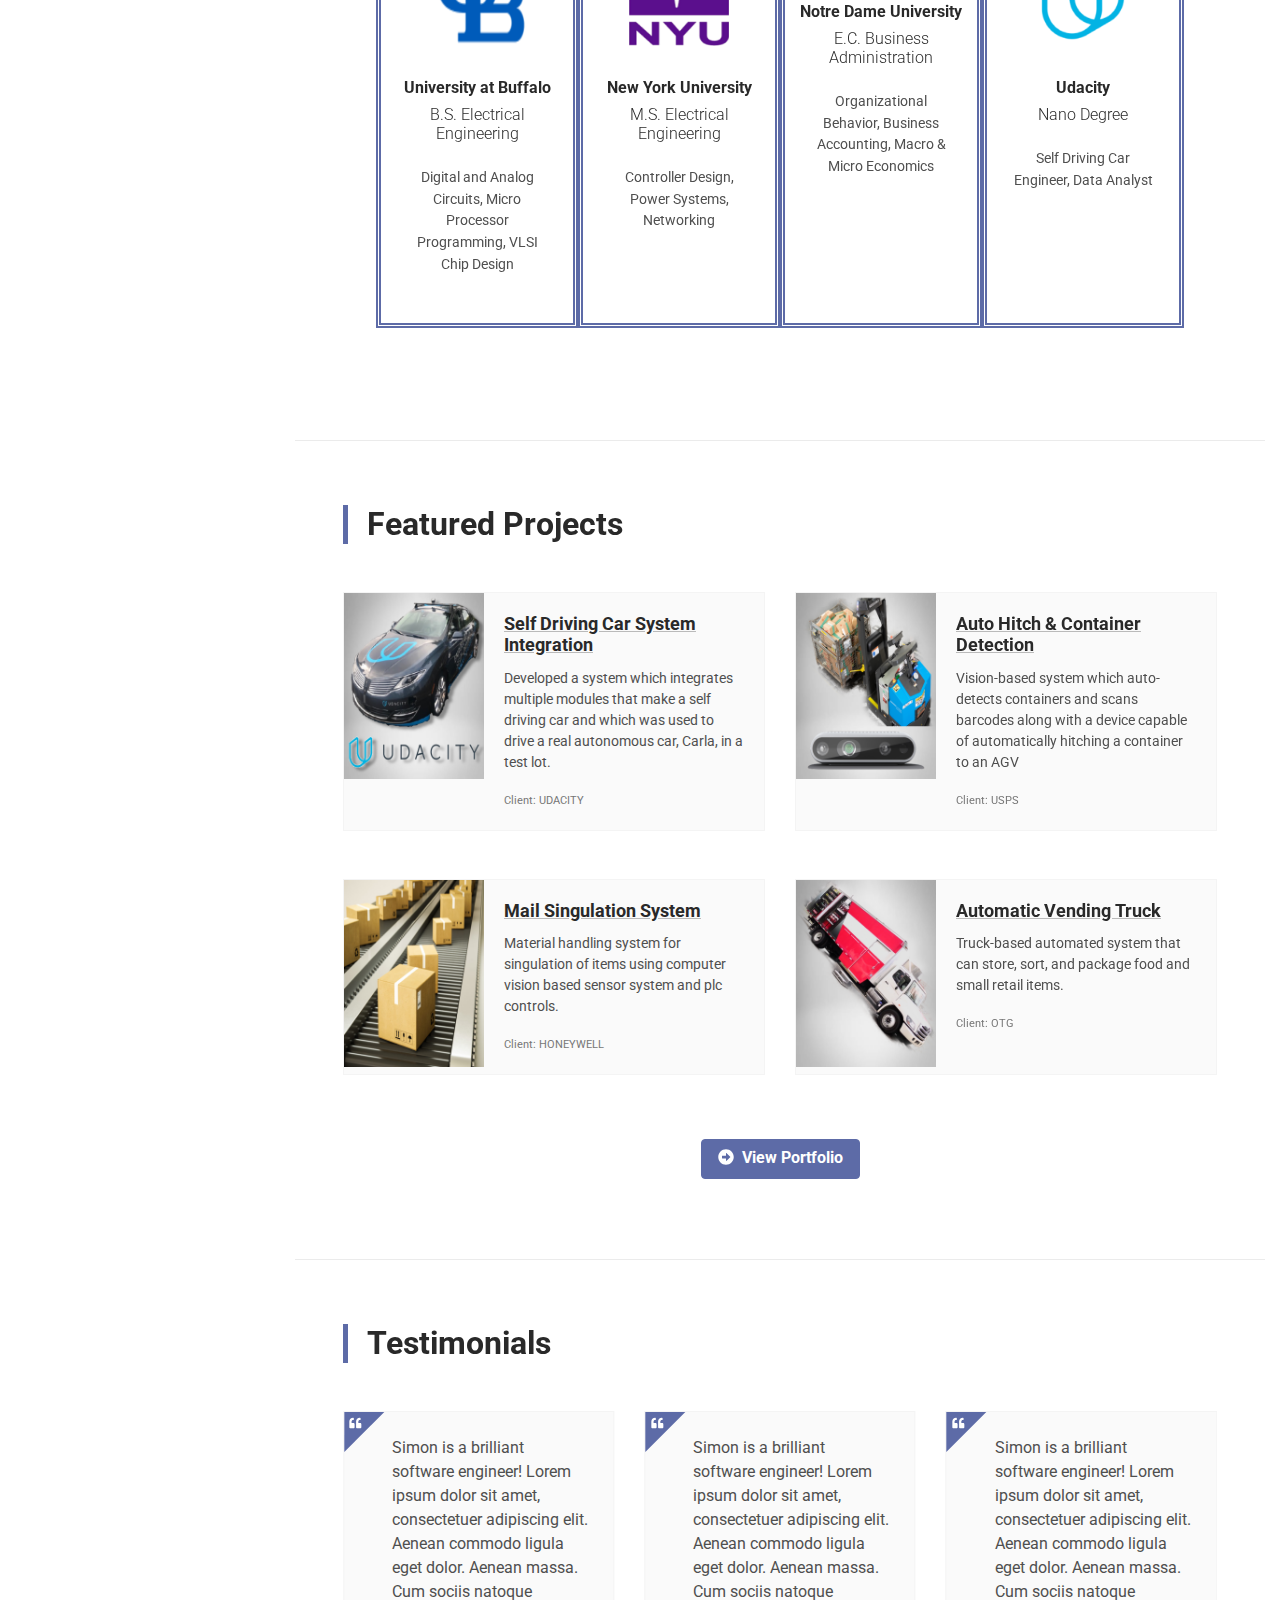
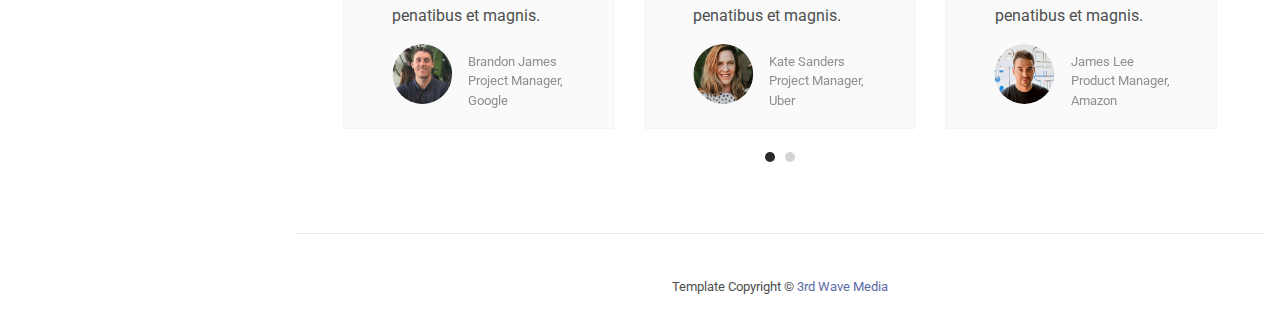
==== commit 19163fa2: "Adding all the Sass files. Updated and completed home(index) page" ====
--- a/index.html
+++ b/index.html
@@ -21,7 +21,7 @@
     <link rel="stylesheet" href="assets/plugins/tiny-slider/tiny-slider.css">
 
 	<!-- Theme CSS -->  
-	<link id="theme-style" rel="stylesheet" href="assets/css/theme-7.css">
+	<link id="theme-style" rel="stylesheet" href="assets/css/theme-7_test.css">
 
 </head> 
 
@@ -214,7 +214,154 @@
 		</section>
 		
 		<div class="container"><hr></div>
-		
+
+		<section class="education-section p-3 p-lg-5">
+			<div container>
+				<h2 class="section-title font-weight-bold mb-3">Education</h2>
+				<div class="section-intro mb-5">I have 5 major educational accomplishments along with various other certifications that help solidify my technical background.</a>.</div>
+				
+				<div class="row">
+					<div class="item col-sm-6 col-md-3 text-center">
+						<img src="assets/images/education/UB_250x250.png" alt="image">
+						<h5>University at Buffalo</h5>
+						<h6>B.S. Electrical Engineering</h6>
+						<p>Digital and Analog Circuits, Micro Processor Programming, VLSI Chip Design</p>
+					</div>
+					<div class="item col-sm-6 col-md-3 text-center">
+						<img src="assets/images/education/NYU_250x250.png" alt="image">
+						<h5>New York University</h5>
+						<h6>M.S. Electrical Engineering</h6>
+						<p>Controller Design, Power Systems, Networking</p>
+					</div>
+					<div class="item col-sm-6 col-md-3 text-center">
+						<img src="assets/images/education/ND_250x250.png" alt="image">
+						<h5>Notre Dame University</h5>
+						<h6>E.C. Business Administration</h6>
+						<p>Organizational Behavior, Business Accounting, Macro & Micro Economics</p>
+					</div>
+					<div class="item col-sm-6 col-md-3 text-center">
+						<img src="assets/images/education/U_250x250.png" alt="image">
+						<h5>Udacity</h5>
+						<h6>Nano Degree</h6>
+						<p>Self Driving Car Engineer, Data Analyst</p>
+				</div>
+				</div>
+			</div>
+		</section>
+
+		
+
+		<div class="container"><hr></div>
+
+		<section class="featured-section p-3 p-lg-5">
+			<div class="container">
+				<h2 class="section-title font-weight-bold mb-5">Featured Projects</h2>
+				<div class="row">
+					<div class="col-md-6 mb-5">
+						<div class="card project-card">
+							<div class="row no-gutters">
+								<div class="col-lg-4 card-img-holder">
+									<img src="assets/images/project/autonomous_car_logo.png" class="card-img" alt="image">
+								</div>
+								<div class="col-lg-8">
+									<div class="card-body">
+										<h5 class="card-title"><a href="project.html" class="theme-link">Self Driving Car System Integration</a></h5>
+										<p class="card-text">Developed a system which integrates multiple modules that make a self driving car and which was used to drive a real autonomous car, Carla, in a test lot.</p>
+										<p class="card-text"><small class="text-muted">Client: UDACITY</small></p>
+									</div>
+								</div>
+							</div>
+							<div class="link-mask">
+								<a class="link-mask-link" href="project.html"></a>
+								<div class="link-mask-text">
+									<a class="btn btn-secondary" href="project.html">
+										<i class="fas fa-eye mr-2"></i>View Case Study
+									</a>
+								</div>
+							</div><!--//link-mask-->
+						</div><!--//card-->
+					</div><!--//col-->
+					<div class="col-md-6 mb-5">
+						<div class="card project-card">
+							<div class="row no-gutters">
+								<div class="col-lg-4 card-img-holder">
+									<img src="assets/images/project/agv_sensor.png" class="card-img" alt="image">
+								</div>
+								<div class="col-lg-8">
+									<div class="card-body">
+										<h5 class="card-title"><a href="project.html" class="theme-link">Auto Hitch & Container Detection</a></h5>
+										<p class="card-text">Vision-based system which auto-detects containers and scans barcodes along with a device capable of automatically hitching a container to an AGV </p>
+										<p class="card-text"><small class="text-muted">Client: USPS</small></p>
+									</div>
+								</div>
+							</div>
+							<div class="link-mask">
+								<a class="link-mask-link" href="project.html"></a>
+								<div class="link-mask-text">
+									<a class="btn btn-secondary" href="project.html">
+										<i class="fas fa-eye mr-2"></i>View Case Study
+									</a>
+								</div>
+							</div><!--//link-mask-->
+						</div><!--//card-->
+					</div><!--//col-->
+					<div class="col-md-6 mb-5">	
+						<div class="card project-card">
+							<div class="row no-gutters">
+								<div class="col-lg-4 card-img-holder">
+									<img src="assets/images/project/mail_sorting.png" class="card-img" alt="image">
+								</div>
+								<div class="col-lg-8">
+									<div class="card-body">
+										<h5 class="card-title"><a href="project.html" class="theme-link">Mail Singulation System</a></h5>
+										<p class="card-text">Material handling system for singulation of items using computer vision based sensor system and plc controls. </p>
+										<p class="card-text"><small class="text-muted">Client: HONEYWELL</small></p>
+									</div>
+								</div>
+							</div>
+							<div class="link-mask">
+								<a class="link-mask-link" href="project.html"></a>
+								<div class="link-mask-text">
+									<a class="btn btn-secondary" href="project.html">
+										<i class="fas fa-eye mr-2"></i>View Case Study
+									</a>
+								</div>
+							</div><!--//link-mask-->
+						</div><!--//card-->
+					</div><!--//col-->
+					<div class="col-md-6 mb-5">
+						<div class="card project-card">
+							<div class="row no-gutters">
+								<div class="col-lg-4 card-img-holder">
+									<img src="assets/images/project/vending_truck.png" class="card-img" alt="image">
+								</div>
+								<div class="col-lg-8">
+									<div class="card-body">
+										<h5 class="card-title"><a href="project.html" class="theme-link">Automatic Vending Truck</a></h5>
+										<p class="card-text">Truck-based automated system that can store, sort, and package food and small retail items. </p>
+										<p class="card-text"><small class="text-muted">Client: OTG</small></p>
+									</div>
+								</div>
+							</div>
+							<div class="link-mask">
+								<a class="link-mask-link" href="project.html"></a>
+								<div class="link-mask-text">
+									<a class="btn btn-secondary" href="project.html">
+										<i class="fas fa-eye mr-2"></i>View Case Study
+									</a>
+								</div>
+							</div><!--//link-mask-->
+						</div><!--//card-->
+					</div><!--//col-->
+					
+				</div><!--//row-->
+				<div class="text-center py-3"><a href="portfolio.html" class="btn btn-primary"><i class="fas fa-arrow-alt-circle-right mr-2"></i>View Portfolio</a></div>
+				
+			</div><!--//container-->
+		</section><!--//featured-section-->
+
+		<div class="container"><hr></div>
+
 		<section class="testimonials-section p-3 p-lg-5">
 			<div class="container">
 				<h2 class="section-title font-weight-bold mb-5">Testimonials</h2>
@@ -346,116 +493,12 @@
 		</section><!--//testimonials-section-->
 		
 		<div class="container"><hr></div>
-		
-		<section class="featured-section p-3 p-lg-5">
-			<div class="container">
-				<h2 class="section-title font-weight-bold mb-5">Featured Projects</h2>
-				<div class="row">
-					<div class="col-md-6 mb-5">
-						<div class="card project-card">
-							<div class="row no-gutters">
-								<div class="col-lg-4 card-img-holder">
-									<img src="assets/images/project/project-1.jpg" class="card-img" alt="image">
-								</div>
-								<div class="col-lg-8">
-									<div class="card-body">
-										<h5 class="card-title"><a href="project.html" class="theme-link">Project Heading</a></h5>
-										<p class="card-text">Project intro lorem ipsum dolor sit amet, consectetuer adipiscing elit. Cum sociis natoque penatibus et magnis dis parturient montes.</p>
-										<p class="card-text"><small class="text-muted">Client: Google</small></p>
-									</div>
-								</div>
-							</div>
-							<div class="link-mask">
-								<a class="link-mask-link" href="project.html"></a>
-								<div class="link-mask-text">
-									<a class="btn btn-secondary" href="project.html">
-										<i class="fas fa-eye mr-2"></i>View Case Study
-									</a>
-								</div>
-							</div><!--//link-mask-->
-						</div><!--//card-->
-					</div><!--//col-->
-					<div class="col-md-6 mb-5">	
-						<div class="card project-card">
-							<div class="row no-gutters">
-								<div class="col-lg-4 card-img-holder">
-									<img src="assets/images/project/project-2.jpg" class="card-img" alt="image">
-								</div>
-								<div class="col-lg-8">
-									<div class="card-body">
-										<h5 class="card-title"><a href="project.html" class="theme-link">Project Heading</a></h5>
-										<p class="card-text">Lorem ipsum dolor sit amet, consectetuer adipiscing elit. Cum sociis natoque penatibus et magnis dis parturient montes, nascetur ridiculus mus. </p>
-										<p class="card-text"><small class="text-muted">Client: Dropbox</small></p>
-									</div>
-								</div>
-							</div>
-							<div class="link-mask">
-								<a class="link-mask-link" href="project.html"></a>
-								<div class="link-mask-text">
-									<a class="btn btn-secondary" href="project.html">
-										<i class="fas fa-eye mr-2"></i>View Case Study
-									</a>
-								</div>
-							</div><!--//link-mask-->
-						</div><!--//card-->
-					</div><!--//col-->
-					<div class="col-md-6 mb-5">
-						<div class="card project-card">
-							<div class="row no-gutters">
-								<div class="col-lg-4 card-img-holder">
-									<img src="assets/images/project/project-3.jpg" class="card-img" alt="image">
-								</div>
-								<div class="col-lg-8">
-									<div class="card-body">
-										<h5 class="card-title"><a href="project.html" class="theme-link">Project Heading</a></h5>
-										<p class="card-text">Lorem ipsum dolor sit amet, consectetuer adipiscing elit. Cum sociis natoque penatibus et magnis dis parturient montes, nascetur ridiculus mus. </p>
-										<p class="card-text"><small class="text-muted">Client: Google</small></p>
-									</div>
-								</div>
-							</div>
-							<div class="link-mask">
-								<a class="link-mask-link" href="project.html"></a>
-								<div class="link-mask-text">
-									<a class="btn btn-secondary" href="project.html">
-										<i class="fas fa-eye mr-2"></i>View Case Study
-									</a>
-								</div>
-							</div><!--//link-mask-->
-						</div><!--//card-->
-					</div><!--//col-->
-					<div class="col-md-6 mb-5">
-						<div class="card project-card">
-							<div class="row no-gutters">
-								<div class="col-lg-4 card-img-holder">
-									<img src="assets/images/project/project-4.jpg" class="card-img" alt="image">
-								</div>
-								<div class="col-lg-8">
-									<div class="card-body">
-										<h5 class="card-title"><a href="project.html" class="theme-link">Project Heading</a></h5>
-										<p class="card-text">Lorem ipsum dolor sit amet, consectetuer adipiscing elit. Cum sociis natoque penatibus et magnis dis parturient montes, nascetur ridiculus mus. </p>
-										<p class="card-text"><small class="text-muted">Client: Uber</small></p>
-									</div>
-								</div>
-							</div>
-							<div class="link-mask">
-								<a class="link-mask-link" href="project.html"></a>
-								<div class="link-mask-text">
-									<a class="btn btn-secondary" href="project.html">
-										<i class="fas fa-eye mr-2"></i>View Case Study
-									</a>
-								</div>
-							</div><!--//link-mask-->
-						</div><!--//card-->
-					</div><!--//col-->
-				</div><!--//row-->
-				<div class="text-center py-3"><a href="portfolio.html" class="btn btn-primary"><i class="fas fa-arrow-alt-circle-right mr-2"></i>View Portfolio</a></div>
-				
-			</div><!--//container-->
-		</section><!--//featured-section-->
-		
-		<div class="container"><hr></div>
-		
-		<section class="latest-blog-section p-3 p-lg-5">
+
+		
+		
+		<!-- <div class="container"><hr></div> -->
+		
+		<!--<section class="latest-blog-section p-3 p-lg-5">
 			<div class="container">
 				<h2 class="section-title font-weight-bold mb-5">Latest Blog Posts</h2>
 				<div class="row">
@@ -471,9 +514,9 @@
 							<div class="card-footer">
 								<small class="text-muted">Published 2 days ago</small>
 							</div>
-						</div><!--//card-->
-					</div><!--//col-->
-					<div class="col-md-4 mb-5">
+						</div>--><!--//card-->
+					<!--</div>--><!--//col-->
+					<!--<div class="col-md-4 mb-5">
 						<div class="card blog-post-card">
 							<img class="card-img-top" src="assets/images/blog/blog-post-thumb-card-2.jpg" alt="image">
 							<div class="card-body">
@@ -485,9 +528,9 @@
 								<small class="text-muted">Published a week ago</small>
 								
 							</div>
-						</div><!--//card-->
-					</div><!--//col-->
-					<div class="col-md-4 mb-5">
+						</div>--><!--//card-->
+					<!--</div>--><!--//col-->
+					<!--<div class="col-md-4 mb-5">
 						<div class="card blog-post-card">
 							<img class="card-img-top" src="assets/images/blog/blog-post-thumb-card-3.jpg" alt="image">
 							<div class="card-body">
@@ -498,13 +541,13 @@
 							<div class="card-footer">
 								<small class="text-muted">Published 3 weeks ago</small>
 							</div>
-						</div><!--//card-->
-					</div><!--//col-->
-				</div><!--//row-->
-				<div class="text-center py-3"><a href="blog-home.html" class="btn btn-primary"><i class="fas fa-arrow-alt-circle-right mr-2"></i>View Blog</a></div>
-			</div><!--//container-->
+						</div>--><!--//card-->
+					<!--</div>--><!--//col-->
+				<!--</div>--><!--//row-->
+				<!--<div class="text-center py-3"><a href="blog-home.html" class="btn btn-primary"><i class="fas fa-arrow-alt-circle-right mr-2"></i>View Blog</a></div>
+			</div>--><!--//container-->
 			
-		</section><!--//latest-blog-section-->
+		<!--</section>--><!--//latest-blog-section-->
 
 		<footer class="footer text-center py-4">
 			<small class="copyright">Template Copyright &copy; <a href="https://themes.3rdwavemedia.com/" target="_blank">3rd Wave Media</a></small>
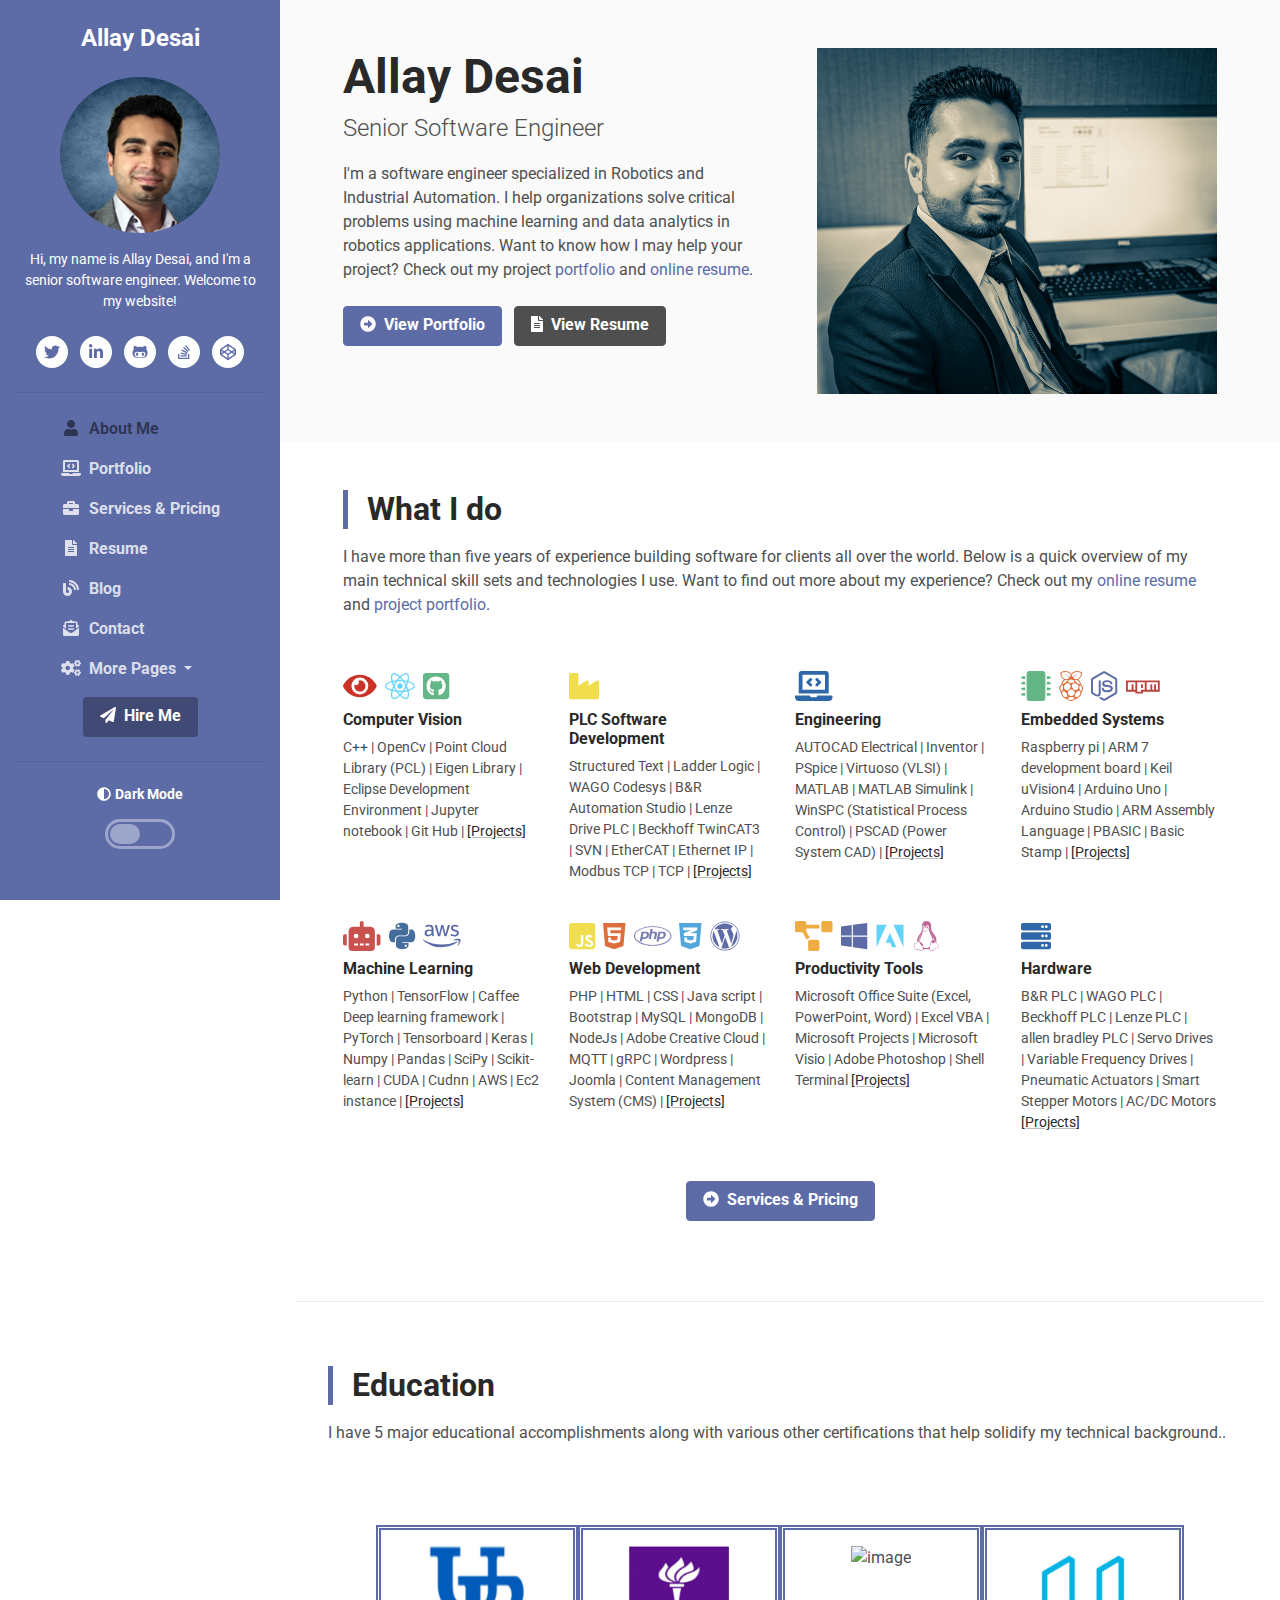
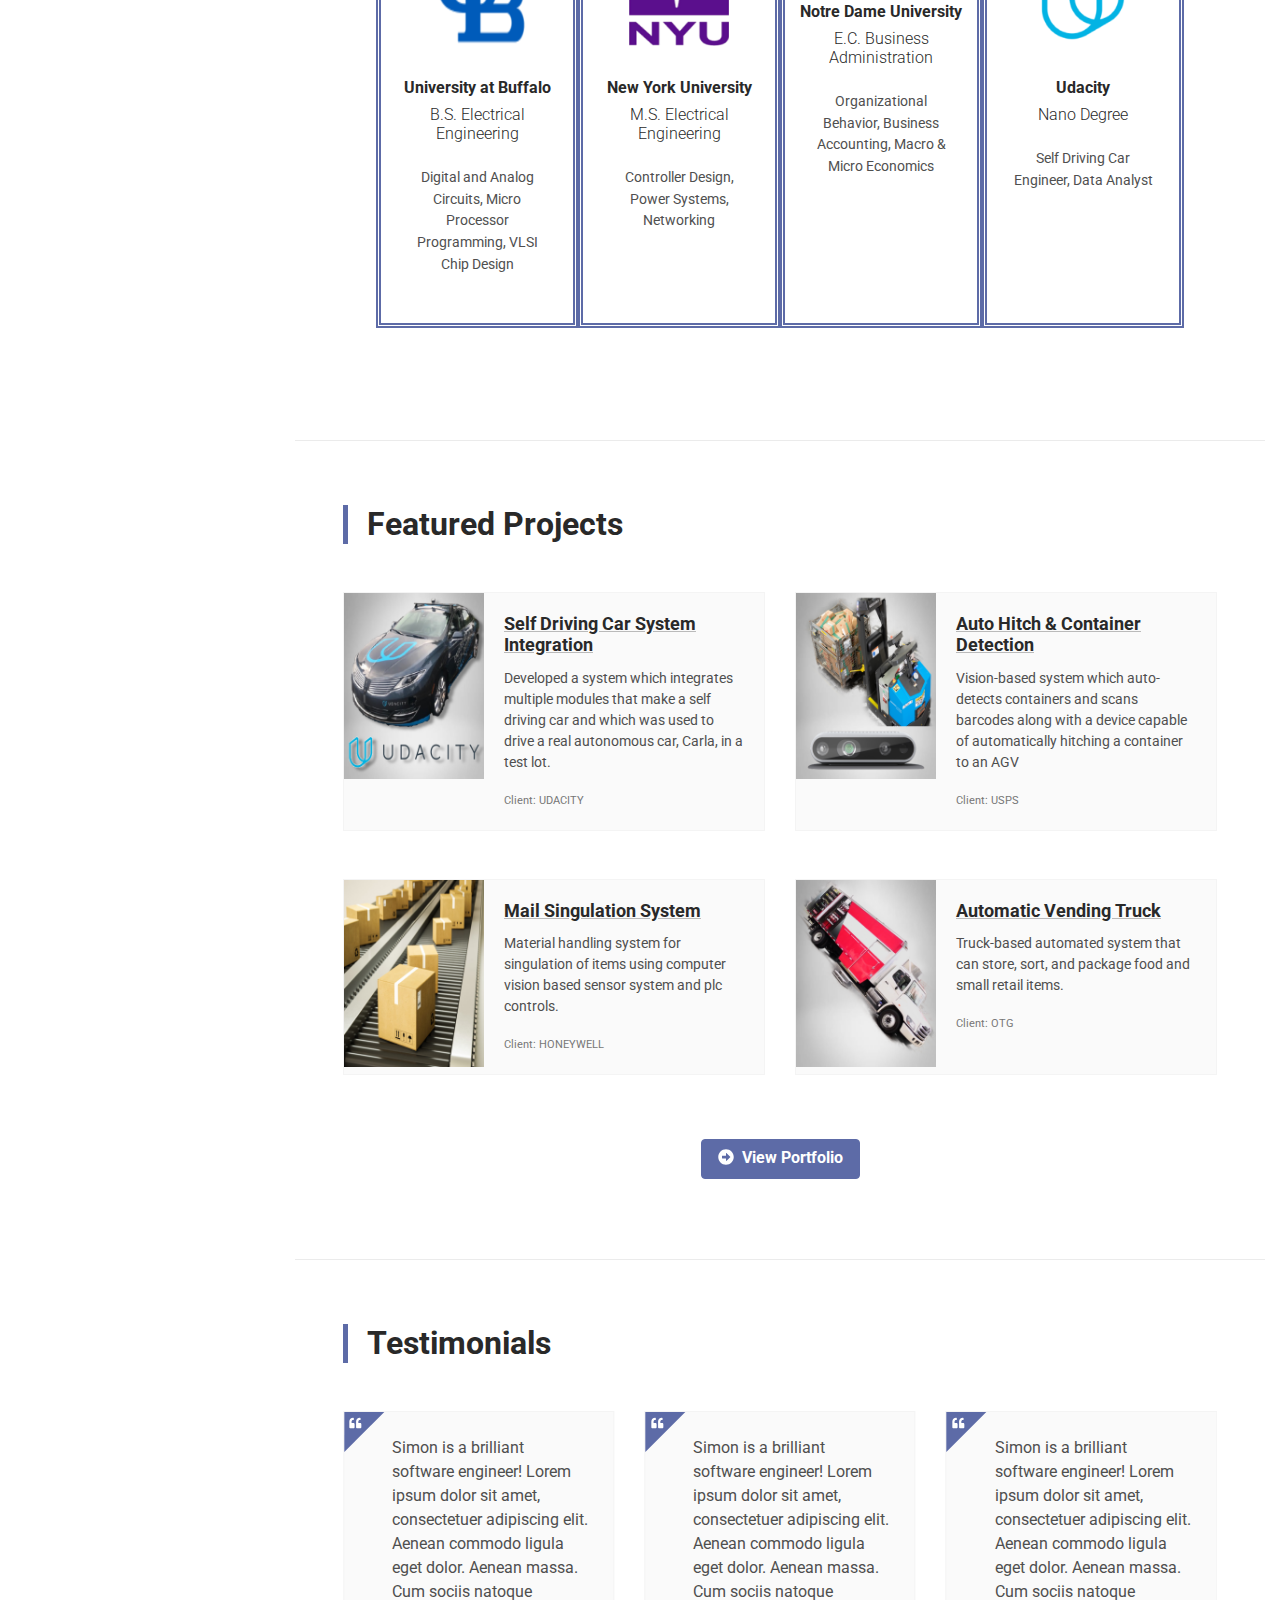
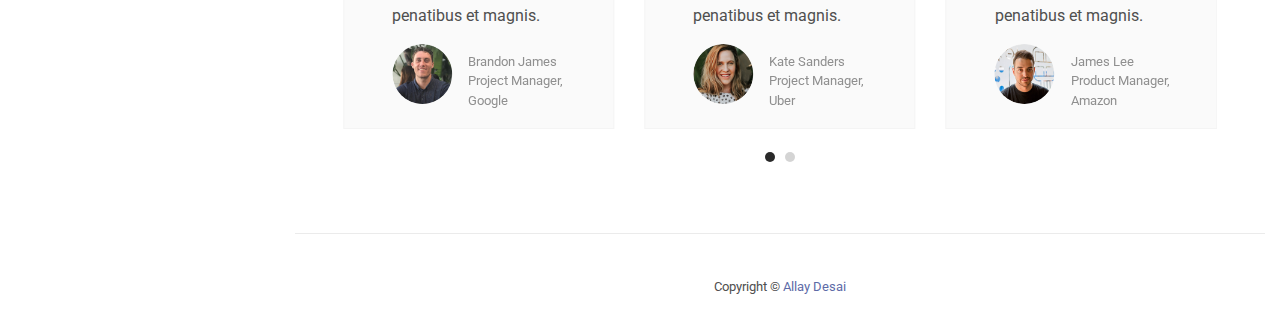
==== commit 31505620: "Updated resume page" ====
--- a/index.html
+++ b/index.html
@@ -151,7 +151,7 @@
 					<div class="item col-6 col-lg-3">
 						<div class="item-inner">
 							<div class="item-icon"><i class="fas fa-laptop-code"></i></div>
-							<h3 class="item-title">Electrical Engineering </h3>
+							<h3 class="item-title">Engineering </h3>
 							<div class="item-desc">AUTOCAD Electrical | Inventor | PSpice | Virtuoso (VLSI) | MATLAB | MATLAB Simulink | WinSPC (Statistical Process Control) | PSCAD (Power System CAD) | 
 								<a class="theme-link" href="https://allaydesai.com/portfolio.html" target="_blank">[Projects]</a>
 							</div>
@@ -550,13 +550,13 @@
 		<!--</section>--><!--//latest-blog-section-->
 
 		<footer class="footer text-center py-4">
-			<small class="copyright">Template Copyright &copy; <a href="https://themes.3rdwavemedia.com/" target="_blank">3rd Wave Media</a></small>
+			<small class="copyright">Copyright &copy; <a href="https://allaydesai.com/" target="_blank">Allay Desai</a></small>
 		</footer>
 		
 	</div><!--//main-wrapper-->
 
 	<!-- *****CONFIGURE STYLE (REMOVE ON YOUR PRODUCTION SITE)****** -->  
-	<div id="config-panel" class="config-panel d-none d-lg-block">
+	<!-- <div id="config-panel" class="config-panel d-none d-lg-block">
 		<div class="panel-inner">
 			<a id="config-trigger" class="config-trigger config-panel-hide text-center" href="#"><i class="fas fa-cog mx-auto" data-fa-transform="down-6" ></i></a>
 			<h5 class="panel-title">Choose Colour</h5>
@@ -573,8 +573,8 @@
 				<li class="theme-10  list-inline-item"><a data-style="assets/css/theme-10.css" href="#"></a></li>
 			</ul>
 			<a id="config-close" class="close" href="#"><i class="fa fa-times-circle"></i></a>
-		</div><!--//panel-inner-->
-	</div><!--//configure-panel-->
+		</div>//panel-inner -->
+	<!-- </div>//configure-panel -->
 
 	<!-- Javascript -->          
 	<script src="assets/plugins/jquery-3.4.1.min.js"></script>
@@ -586,7 +586,7 @@
 
 
 	<!-- Style Switcher (REMOVE ON YOUR PRODUCTION SITE) -->
-	<script src="assets/js/demo/style-switcher.js"></script>  
+	<!-- <script src="assets/js/demo/style-switcher.js"></script>   -->
 	
 	<!-- Dark Mode -->
 	<script src="assets/plugins/js-cookie.min.js"></script>
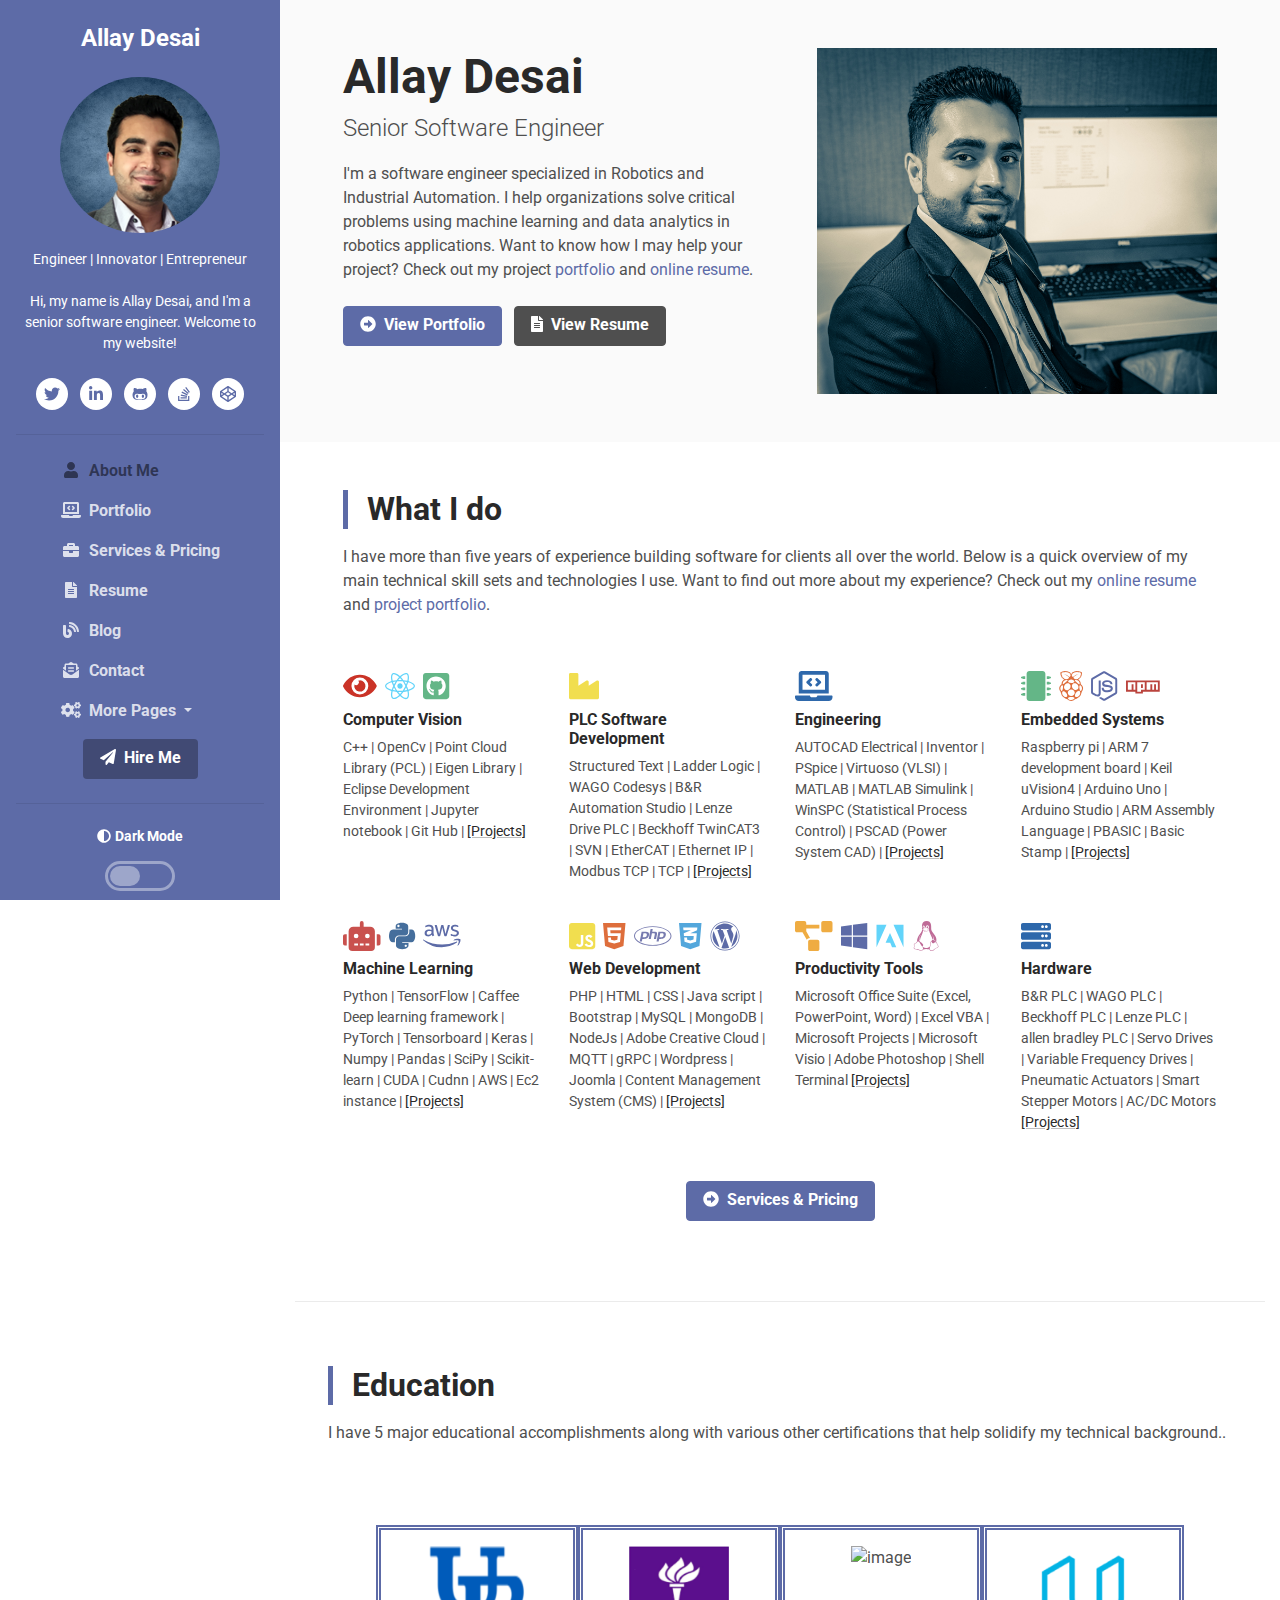
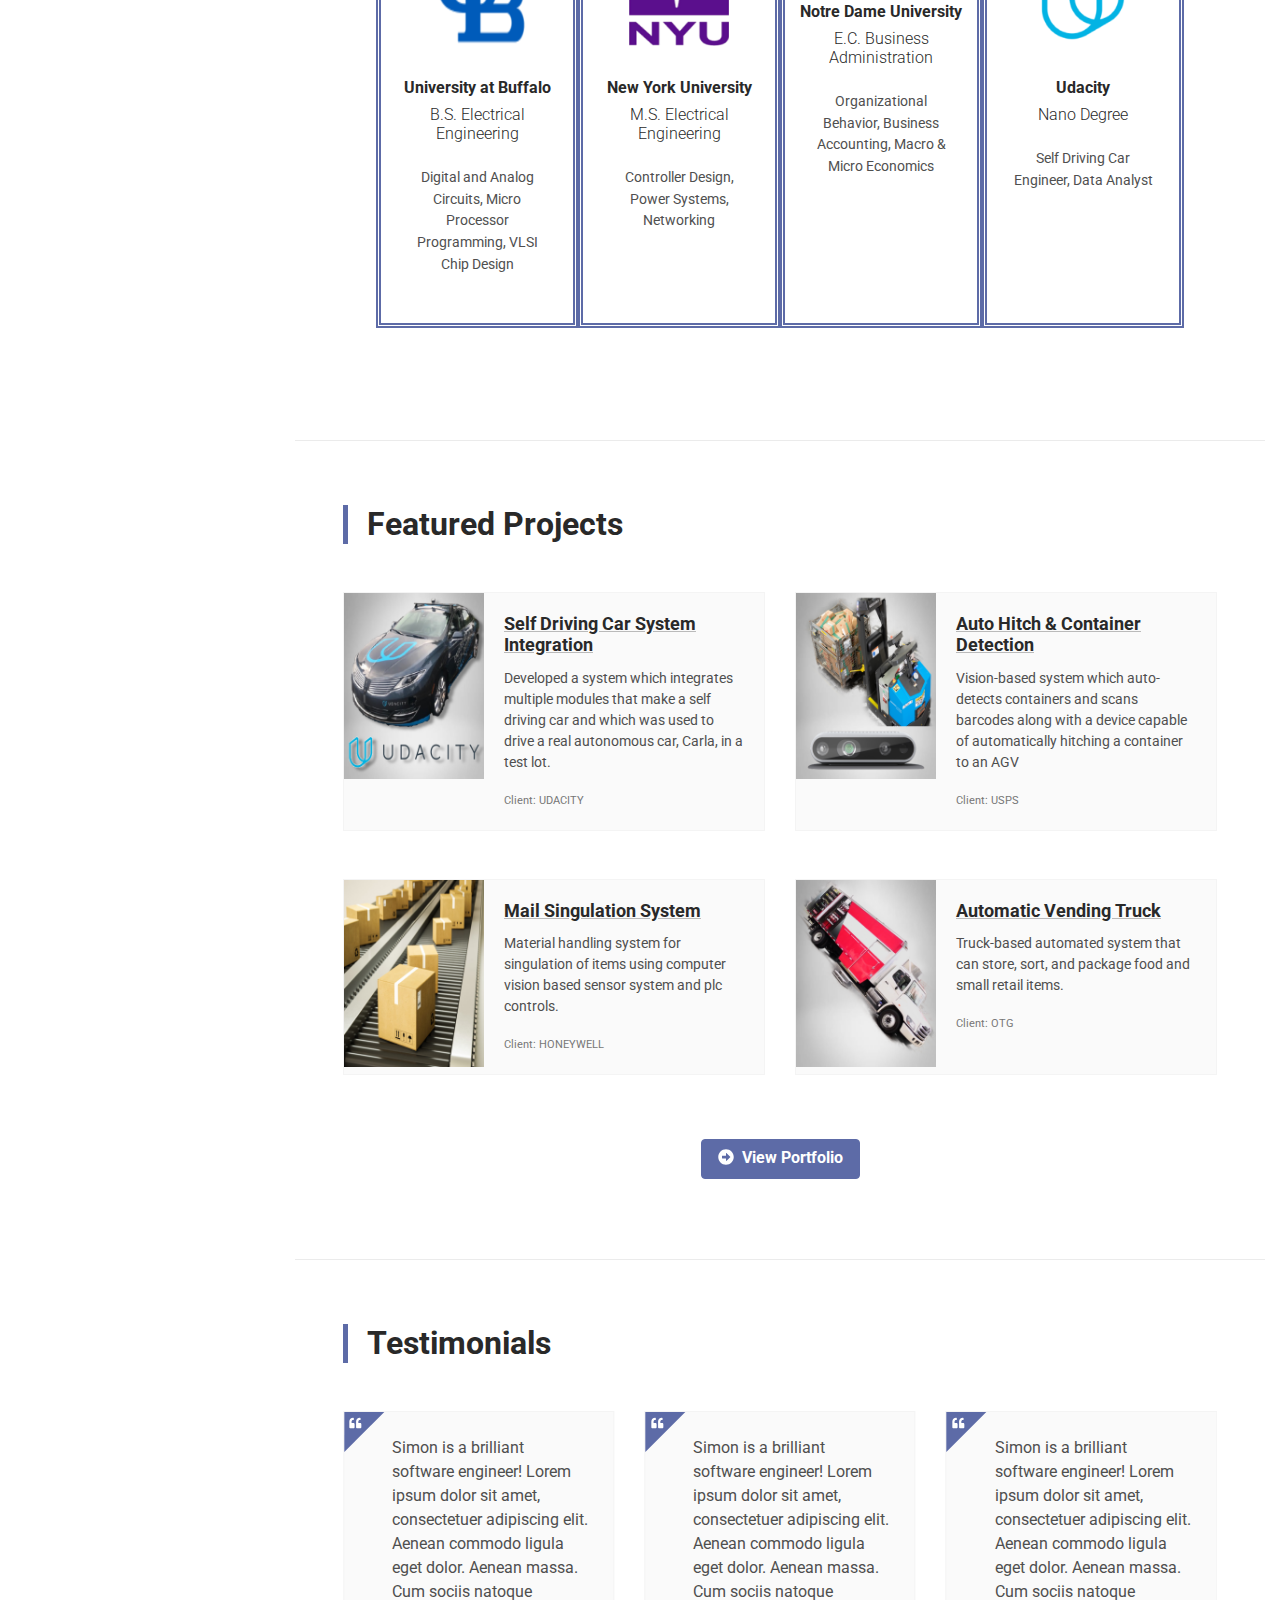
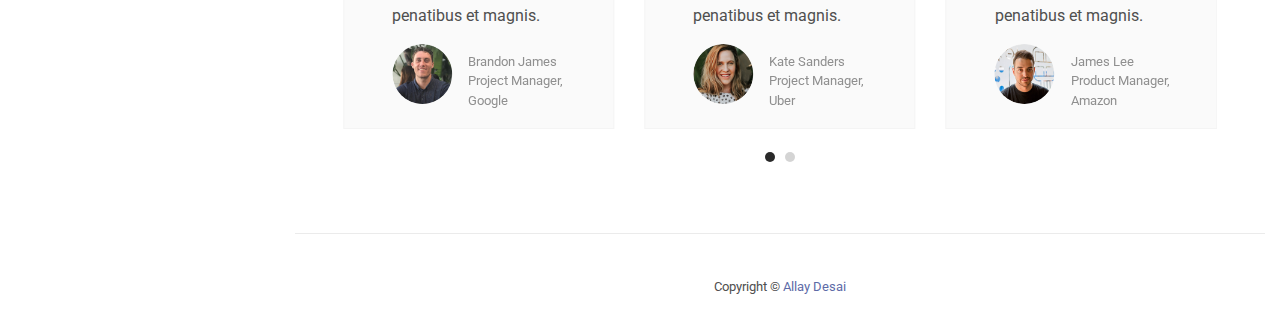
==== commit 3ddbd13c: "Updated contact page Updated nav panel" ====
--- a/index.html
+++ b/index.html
@@ -7,8 +7,8 @@
 	<meta charset="utf-8">
 	<meta http-equiv="X-UA-Compatible" content="IE=edge">
 	<meta name="viewport" content="width=device-width, initial-scale=1.0">
-	<meta name="description" content="My portfolio website">
-	<meta name="author" content="Allay Desai">    
+	<meta name="description" content="Allay Desai Portfolio">
+    <meta name="author" content="Allay Desai">  
 	<link rel="shortcut icon" href="/assets/images/AD_favicon.png"> 
 	
 	<!-- Google Fonts -->
@@ -41,7 +41,7 @@
 					<div class="profile-section pt-3 pt-lg-0">
 						<img class="profile-image mb-3 rounded-circle mx-auto" src="assets/images/sidepanel_headshot.png" alt="image" >			
 						
-						<div class="bio mb-3">Hi, my name is Allay Desai, and I'm a senior software engineer. Welcome to my website!</div><!--//bio-->
+						<div class="bio mb-3">Engineer | Innovator | Entrepreneur<br><br>Hi, my name is Allay Desai, and I'm a senior software engineer. Welcome to my website!</div><!--//bio-->
 						<ul class="social-list list-inline py-2 mx-auto">
 							<li class="list-inline-item"><a href="#"><i class="fab fa-twitter fa-fw"></i></a></li>
 							<li class="list-inline-item"><a href="#"><i class="fab fa-linkedin-in fa-fw"></i></a></li>
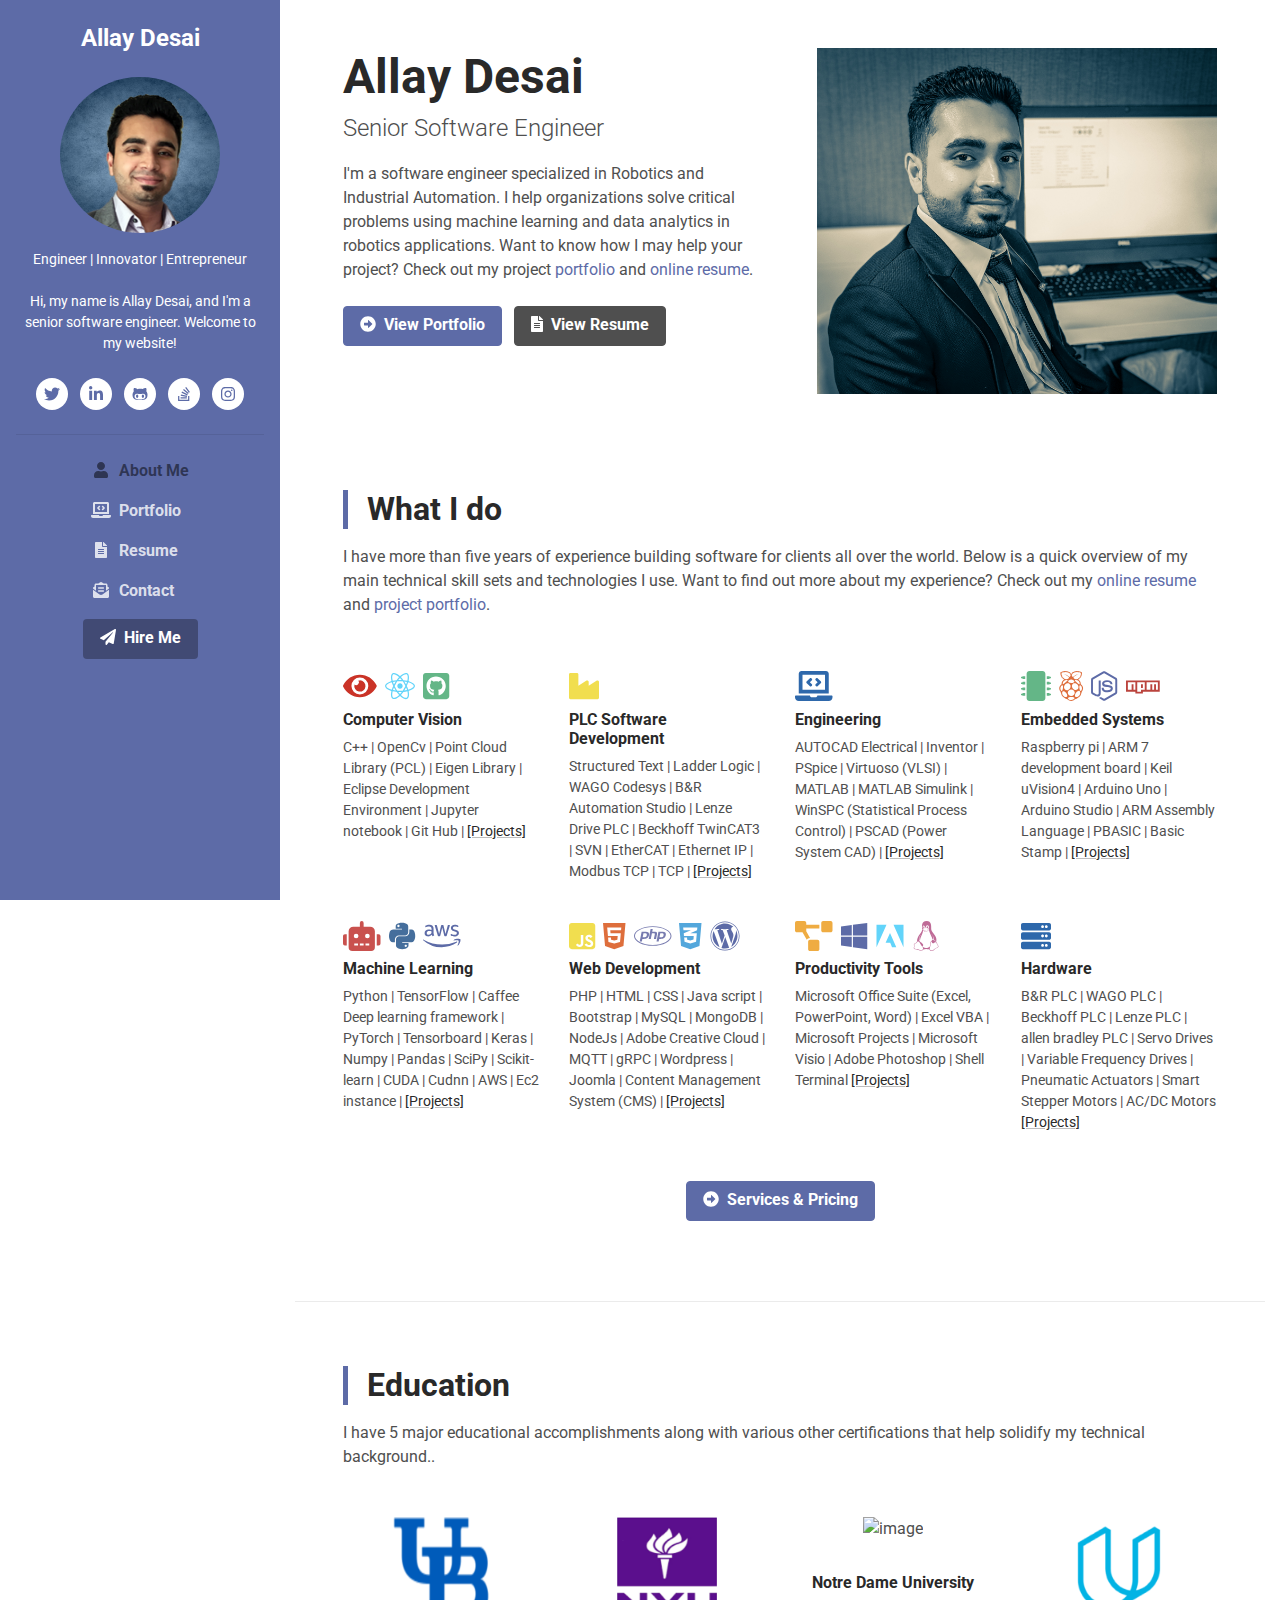
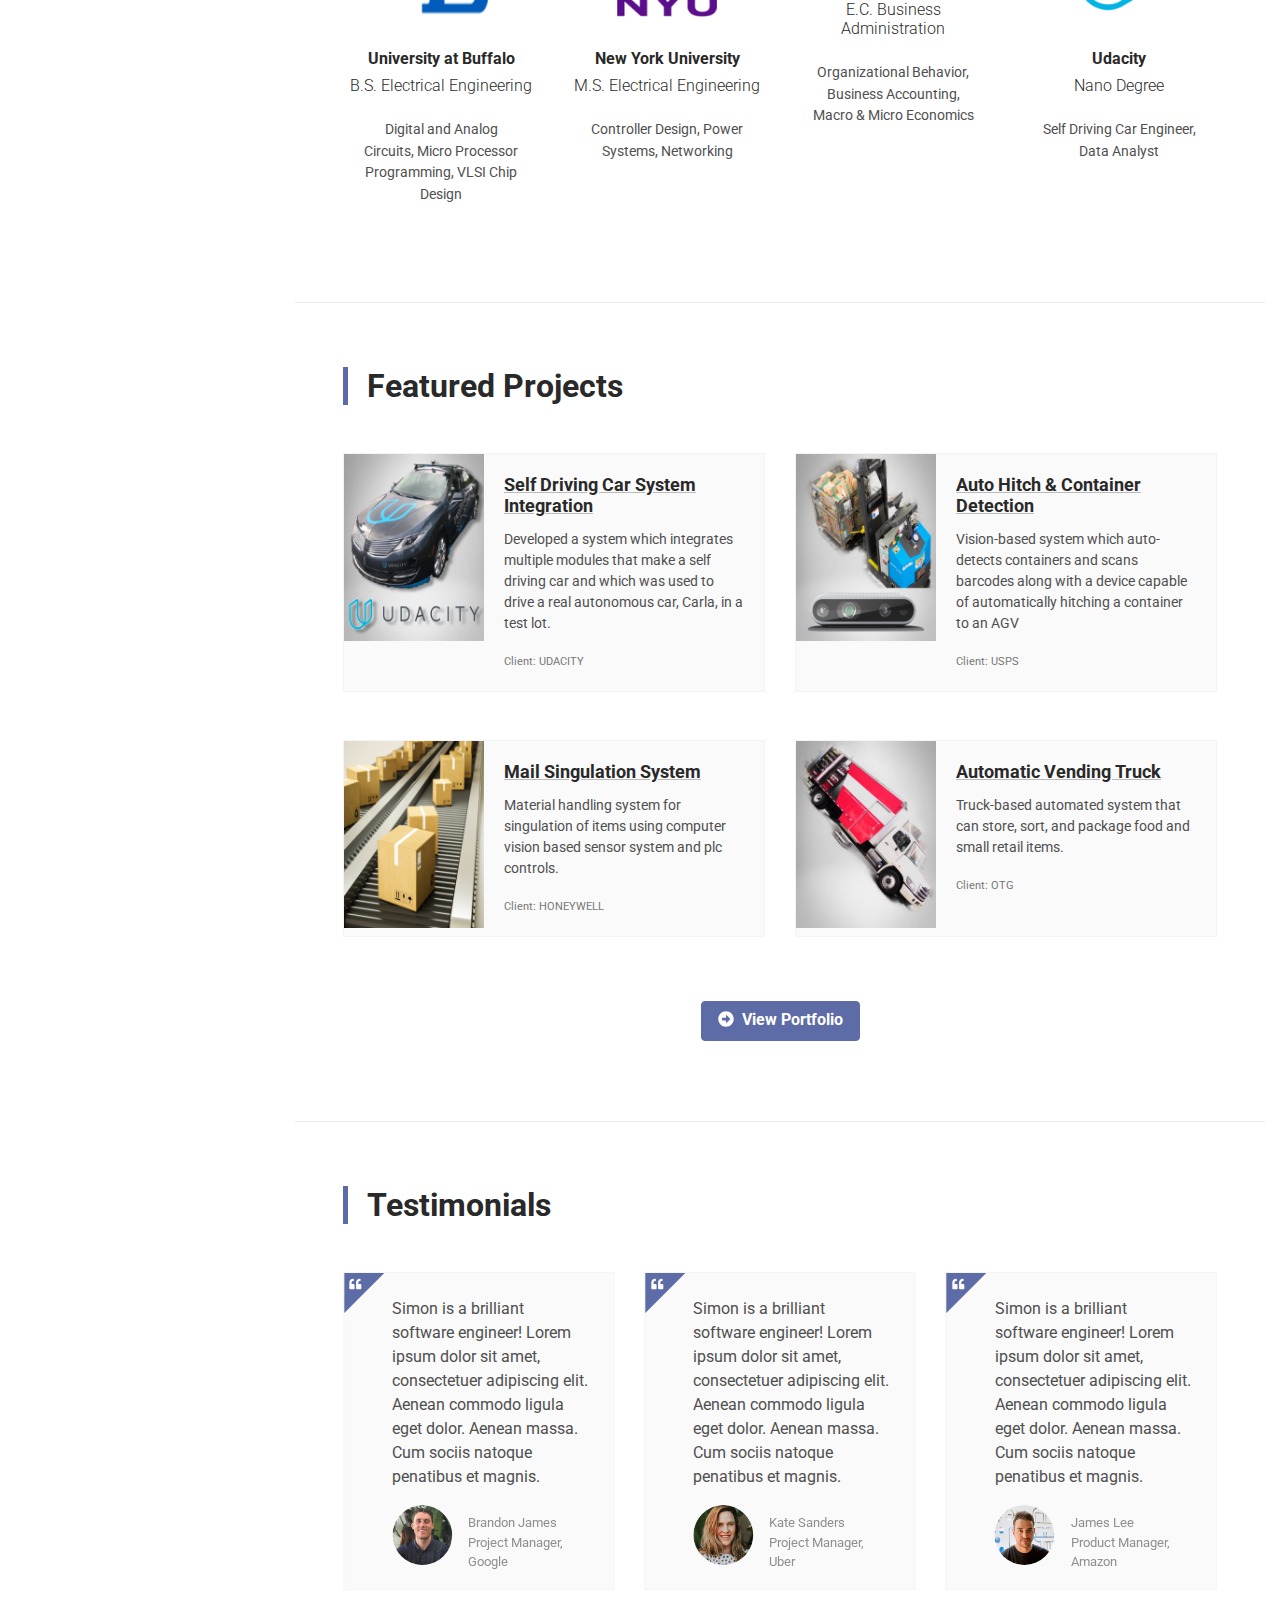
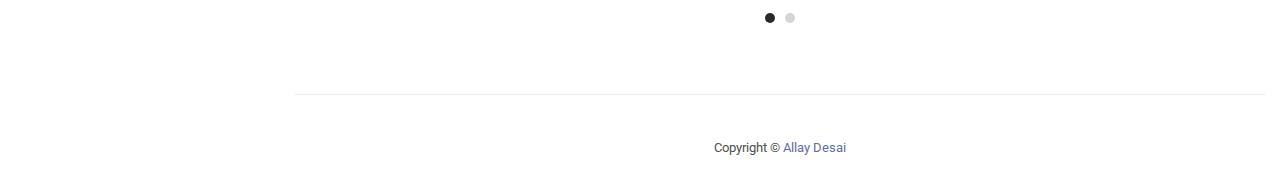
==== commit 2d0a76b9: "Updated nav menu on all pages, Fixed issue with dark mode not working Added links to social media ic" ====
--- a/index.html
+++ b/index.html
@@ -21,7 +21,7 @@
     <link rel="stylesheet" href="assets/plugins/tiny-slider/tiny-slider.css">
 
 	<!-- Theme CSS -->  
-	<link id="theme-style" rel="stylesheet" href="assets/css/theme-7_test.css">
+	<link id="theme-style" rel="stylesheet" href="assets/css/theme-7.css">
 
 </head> 
 
@@ -43,11 +43,11 @@
 						
 						<div class="bio mb-3">Engineer | Innovator | Entrepreneur<br><br>Hi, my name is Allay Desai, and I'm a senior software engineer. Welcome to my website!</div><!--//bio-->
 						<ul class="social-list list-inline py-2 mx-auto">
-							<li class="list-inline-item"><a href="#"><i class="fab fa-twitter fa-fw"></i></a></li>
-							<li class="list-inline-item"><a href="#"><i class="fab fa-linkedin-in fa-fw"></i></a></li>
-							<li class="list-inline-item"><a href="#"><i class="fab fa-github-alt fa-fw"></i></a></li>
-							<li class="list-inline-item"><a href="#"><i class="fab fa-stack-overflow fa-fw"></i></a></li>
-							<li class="list-inline-item"><a href="#"><i class="fab fa-codepen fa-fw"></i></a></li>
+							<li class="list-inline-item"><a href="https://twitter.com/allay_desai"><i class="fab fa-twitter fa-fw"></i></a></li>
+							<li class="list-inline-item"><a href="https://www.linkedin.com/in/allaydesai/"><i class="fab fa-linkedin-in fa-fw"></i></a></li>
+							<li class="list-inline-item"><a href="https://github.com/allaydesai"><i class="fab fa-github-alt fa-fw"></i></a></li>
+							<li class="list-inline-item"><a href="https://stackoverflow.com/users/5744686/allay-desai"><i class="fab fa-stack-overflow fa-fw"></i></a></li>
+							<li class="list-inline-item"><a href="https://www.instagram.com/abdesai/"><i class="fab fa-instagram fa-fw"></i></a></li>
 						</ul><!--//social-list-->
 						<hr> 
 					</div><!--//profile-section-->
@@ -59,19 +59,19 @@
 						<li class="nav-item">
 							<a class="nav-link" href="portfolio.html"><i class="fas fa-laptop-code fa-fw mr-2"></i>Portfolio</a>
 						</li>
-						<li class="nav-item">
+						<!-- <li class="nav-item">
 							<a class="nav-link" href="services.html"><i class="fas fa-briefcase fa-fw mr-2"></i>Services &amp; Pricing</a>
-						</li>
+						</li> -->
 						<li class="nav-item">
 							<a class="nav-link" href="resume.html"><i class="fas fa-file-alt fa-fw mr-2"></i>Resume</a>
 						</li>
-						<li class="nav-item">
+						<!-- <li class="nav-item">
 							<a class="nav-link" href="blog-home.html"><i class="fas fa-blog fa-fw mr-2"></i>Blog</a>
-						</li>
+						</li> -->
 						<li class="nav-item">
 							<a class="nav-link" href="contact.html"><i class="fas fa-envelope-open-text fa-fw mr-2"></i>Contact</a>
 						</li>
-						<li class="nav-item dropdown">
+						<!-- <li class="nav-item dropdown">
 							<a class="nav-link dropdown-toggle" href="#" id="navbarDropdown" role="button" data-toggle="dropdown" aria-haspopup="true" aria-expanded="false">
 								<i class="fas fa-cogs fa-fw mr-2"></i>More Pages
 							</a>
@@ -81,7 +81,7 @@
 								<a class="dropdown-item" href="blog-home-alt.html">Blog Home 2</a>
 								<a class="dropdown-item" href="blog-post.html">Blog Post</a>
 							</div>
-						</li>
+						</li> -->
 					</ul>
 					
 					<div class="my-2">
@@ -89,15 +89,15 @@
 					</div>
 					
 	
-					<div class="dark-mode-toggle text-center w-100">
+					<!-- <div class="dark-mode-toggle text-center w-100">
 						<hr class="mb-4">
 					    <h4 class="toggle-name mb-3 "><i class="fas fa-adjust mr-1"></i>Dark Mode</h4>
 					    
 					    <input class="toggle" id="darkmode" type="checkbox">
 					    <label class="toggle-btn mx-auto mb-0" for="darkmode"></label>
 					    
-					</div><!--//dark-mode-toggle-->
-					
+					</div>--><!--//dark-mode-toggle-->
+					 
 				</div>
 			</nav>
 		</div><!--//force-overflow-->
@@ -105,7 +105,7 @@
 	
 	<div class="main-wrapper">
 		
-		<section class="about-me-section p-3 p-lg-5 theme-bg-light">
+		<section class="about-me-section p-3 p-lg-5">
 			<div class="container">
 				<div class="profile-teaser media flex-column flex-lg-row">
 					
@@ -214,8 +214,51 @@
 		</section>
 		
 		<div class="container"><hr></div>
-
-		<section class="education-section p-3 p-lg-5">
+			
+		<section class="educ_section p-3 p-lg-5">
+			<div class="container">
+				<h2 class="section-title font-weight-bold mb-3">Education</h2>
+				<div class="section-intro mb-5">I have 5 major educational accomplishments along with various other certifications that help solidify my technical background.</a>.</div>
+				<div class="row text-center">
+					<div class="item col-6 col-lg-3">
+						<div class="item-inner">
+							<img src="assets/images/education/UB_250x250.png" alt="image">
+							<h5>University at Buffalo</h5>
+							<h6>B.S. Electrical Engineering</h6>
+							<p>Digital and Analog Circuits, Micro Processor Programming, VLSI Chip Design</p>
+						</div><!--//item-inner-->
+					</div><!--//item-->
+					<div class="item col-6 col-lg-3">
+						<div class="item-inner">
+							<img src="assets/images/education/NYU_250x250.png" alt="image">
+							<h5>New York University</h5>
+							<h6>M.S. Electrical Engineering</h6>
+							<p>Controller Design, Power Systems, Networking</p>
+						</div><!--//item-inner-->
+					</div><!--//item-->
+					<div class="item col-6 col-lg-3">
+						<div class="item-inner">
+							<img src="assets/images/education/ND_250x250.png" alt="image">
+							<h5>Notre Dame University</h5>
+							<h6>E.C. Business Administration</h6>
+							<p>Organizational Behavior, Business Accounting, Macro & Micro Economics</p>
+						</div><!--//item-inner-->
+					</div><!--//item-->
+					<div class="item col-6 col-lg-3">
+						<div class="item-inner">
+							<img src="assets/images/education/U_250x250.png" alt="image">
+							<h5>Udacity</h5>
+							<h6>Nano Degree</h6>
+							<p>Self Driving Car Engineer, Data Analyst</p>
+						</div><!--//item-inner-->
+					</div><!--//item-->
+				</div><!--//row-->
+			</div><!--//container-->
+		</section>
+
+		<div class="container"><hr></div>
+
+		<!-- <section class="education-section p-3 p-lg-5">
 			<div container>
 				<h2 class="section-title font-weight-bold mb-3">Education</h2>
 				<div class="section-intro mb-5">I have 5 major educational accomplishments along with various other certifications that help solidify my technical background.</a>.</div>
@@ -251,7 +294,7 @@
 
 		
 
-		<div class="container"><hr></div>
+		<div class="container"><hr></div> -->
 
 		<section class="featured-section p-3 p-lg-5">
 			<div class="container">
